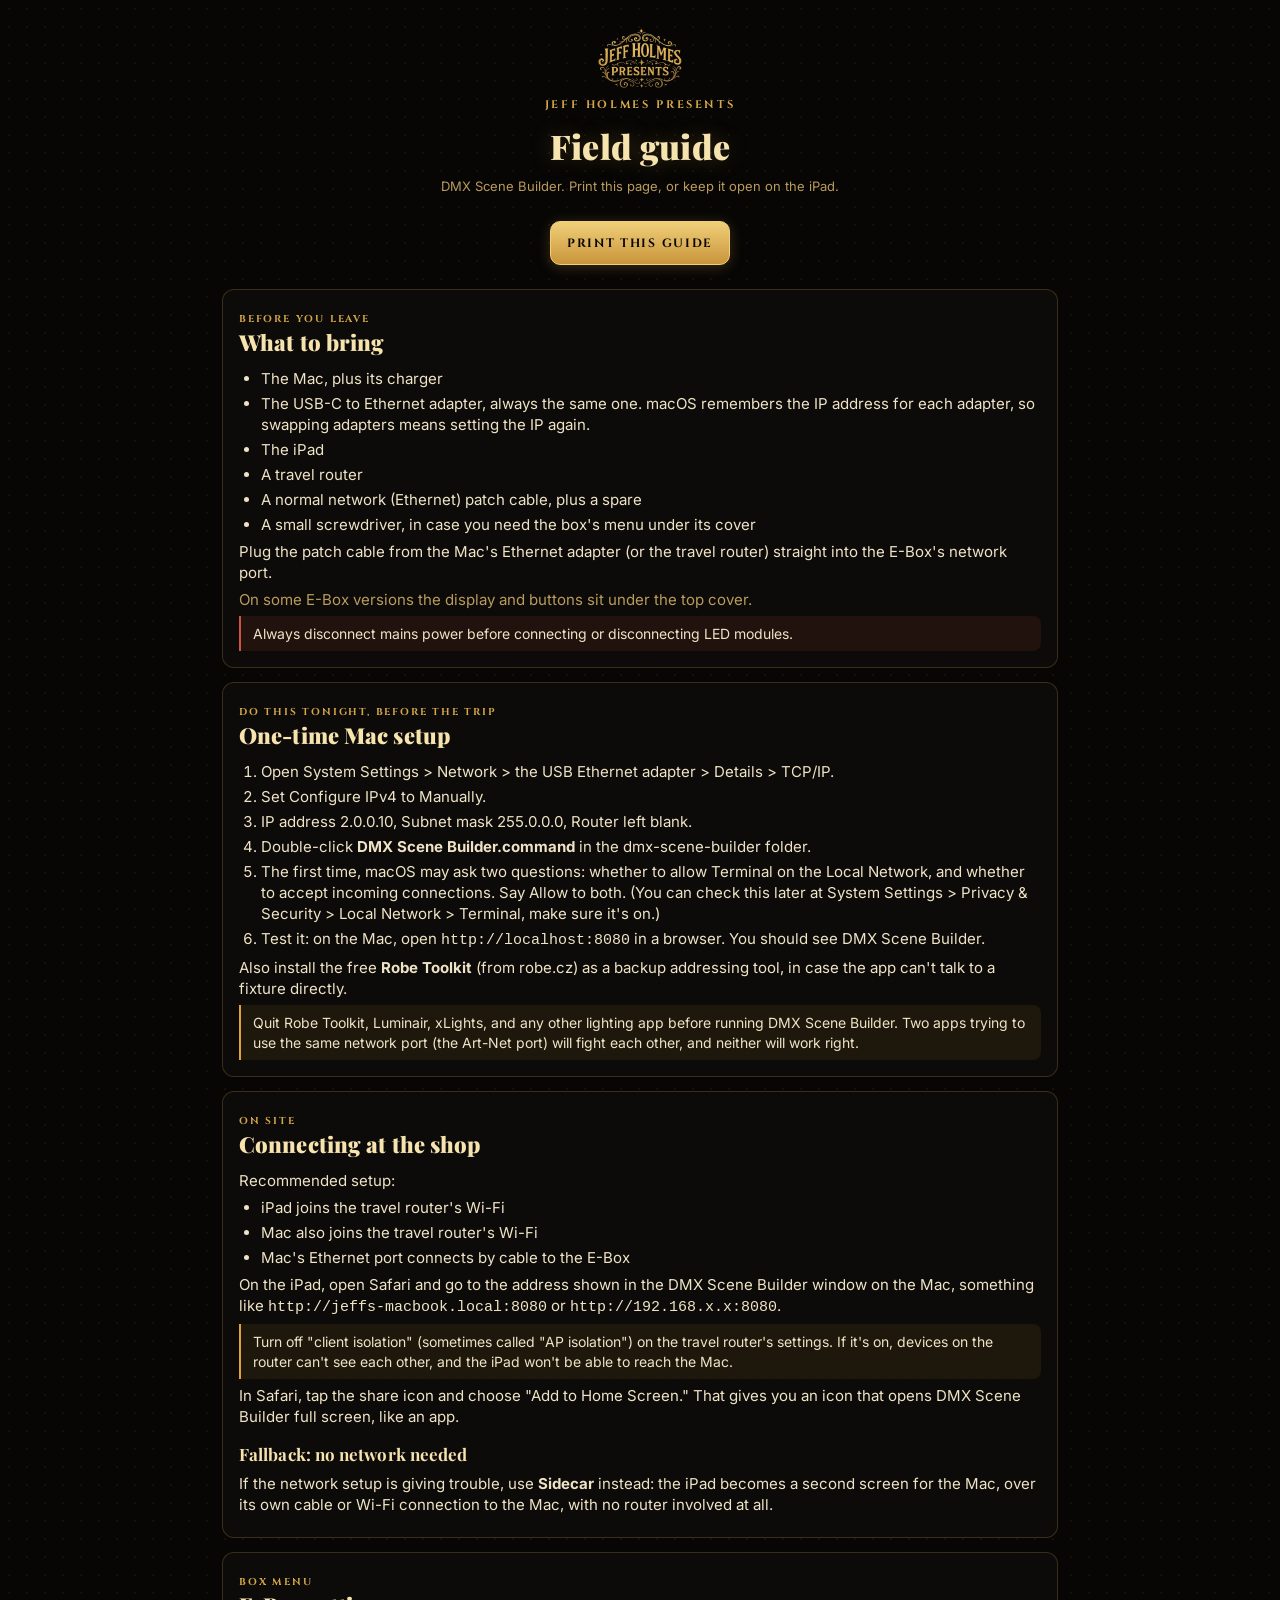
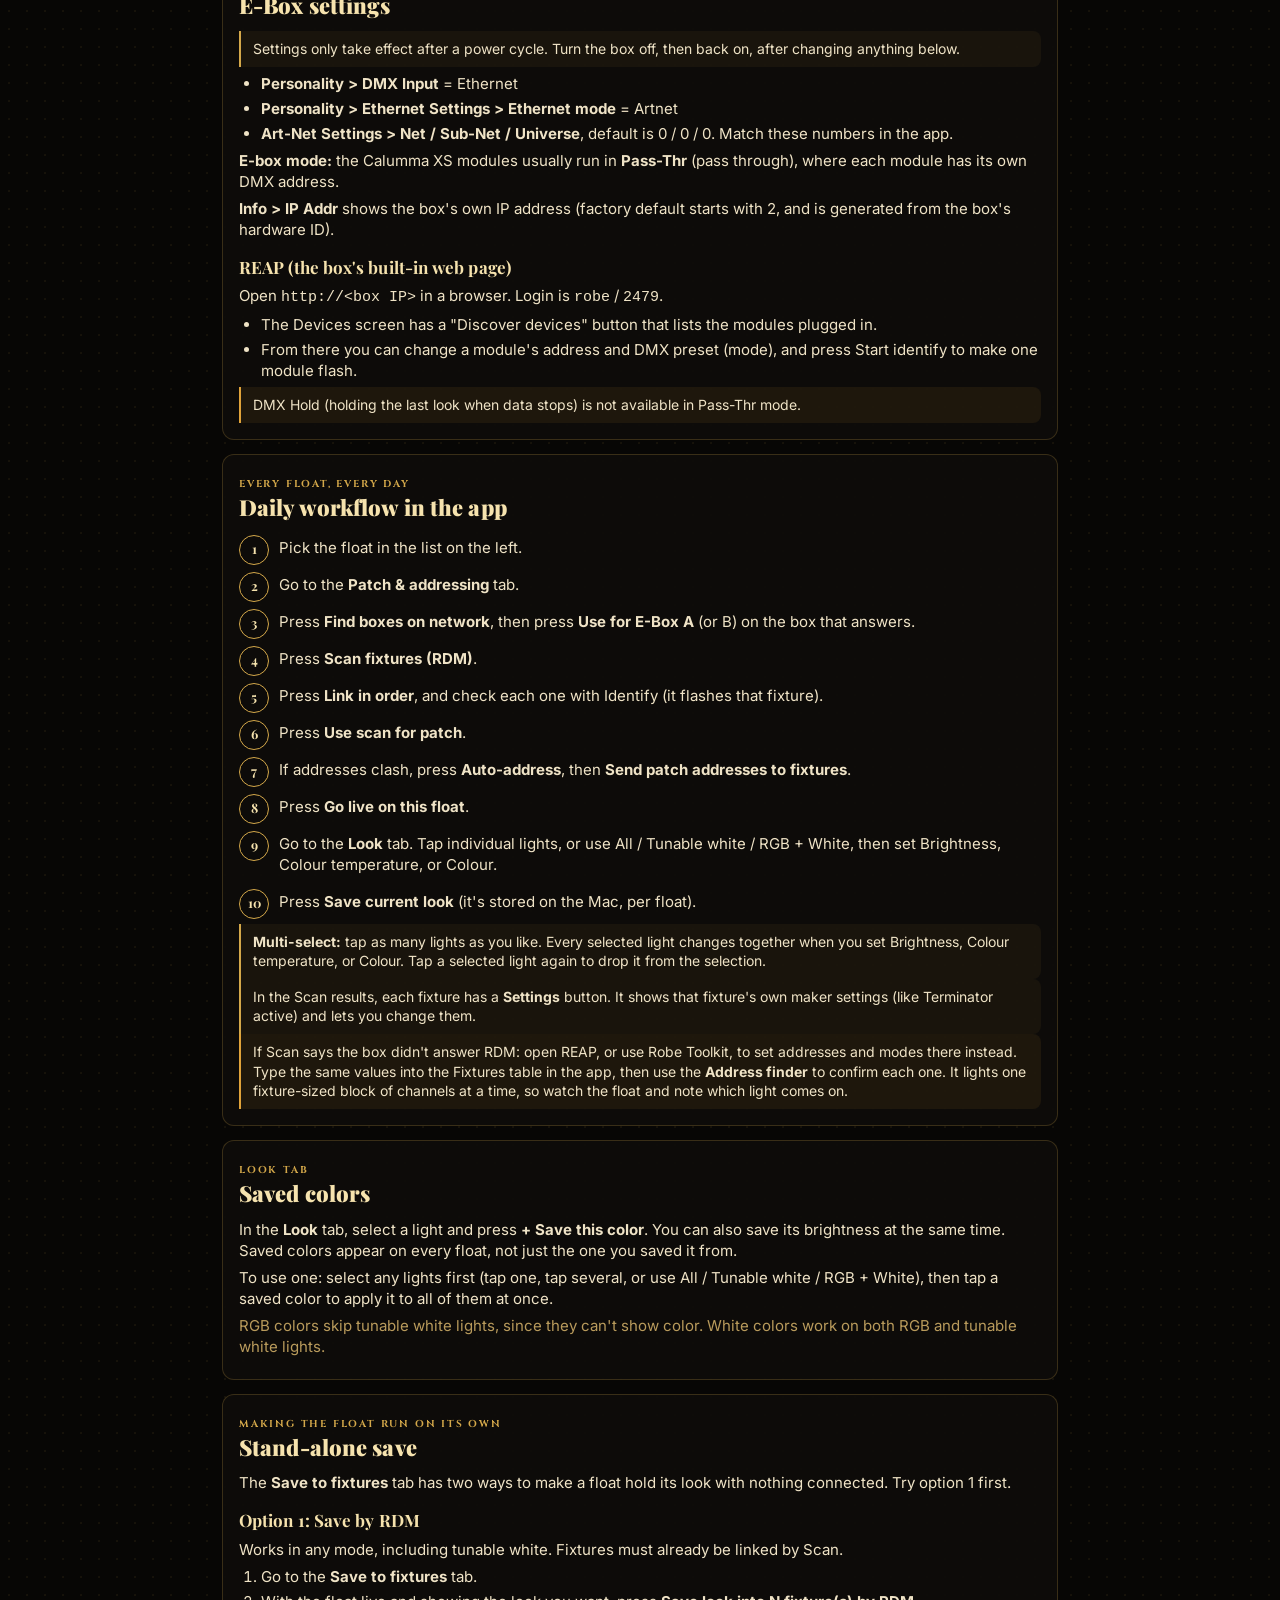
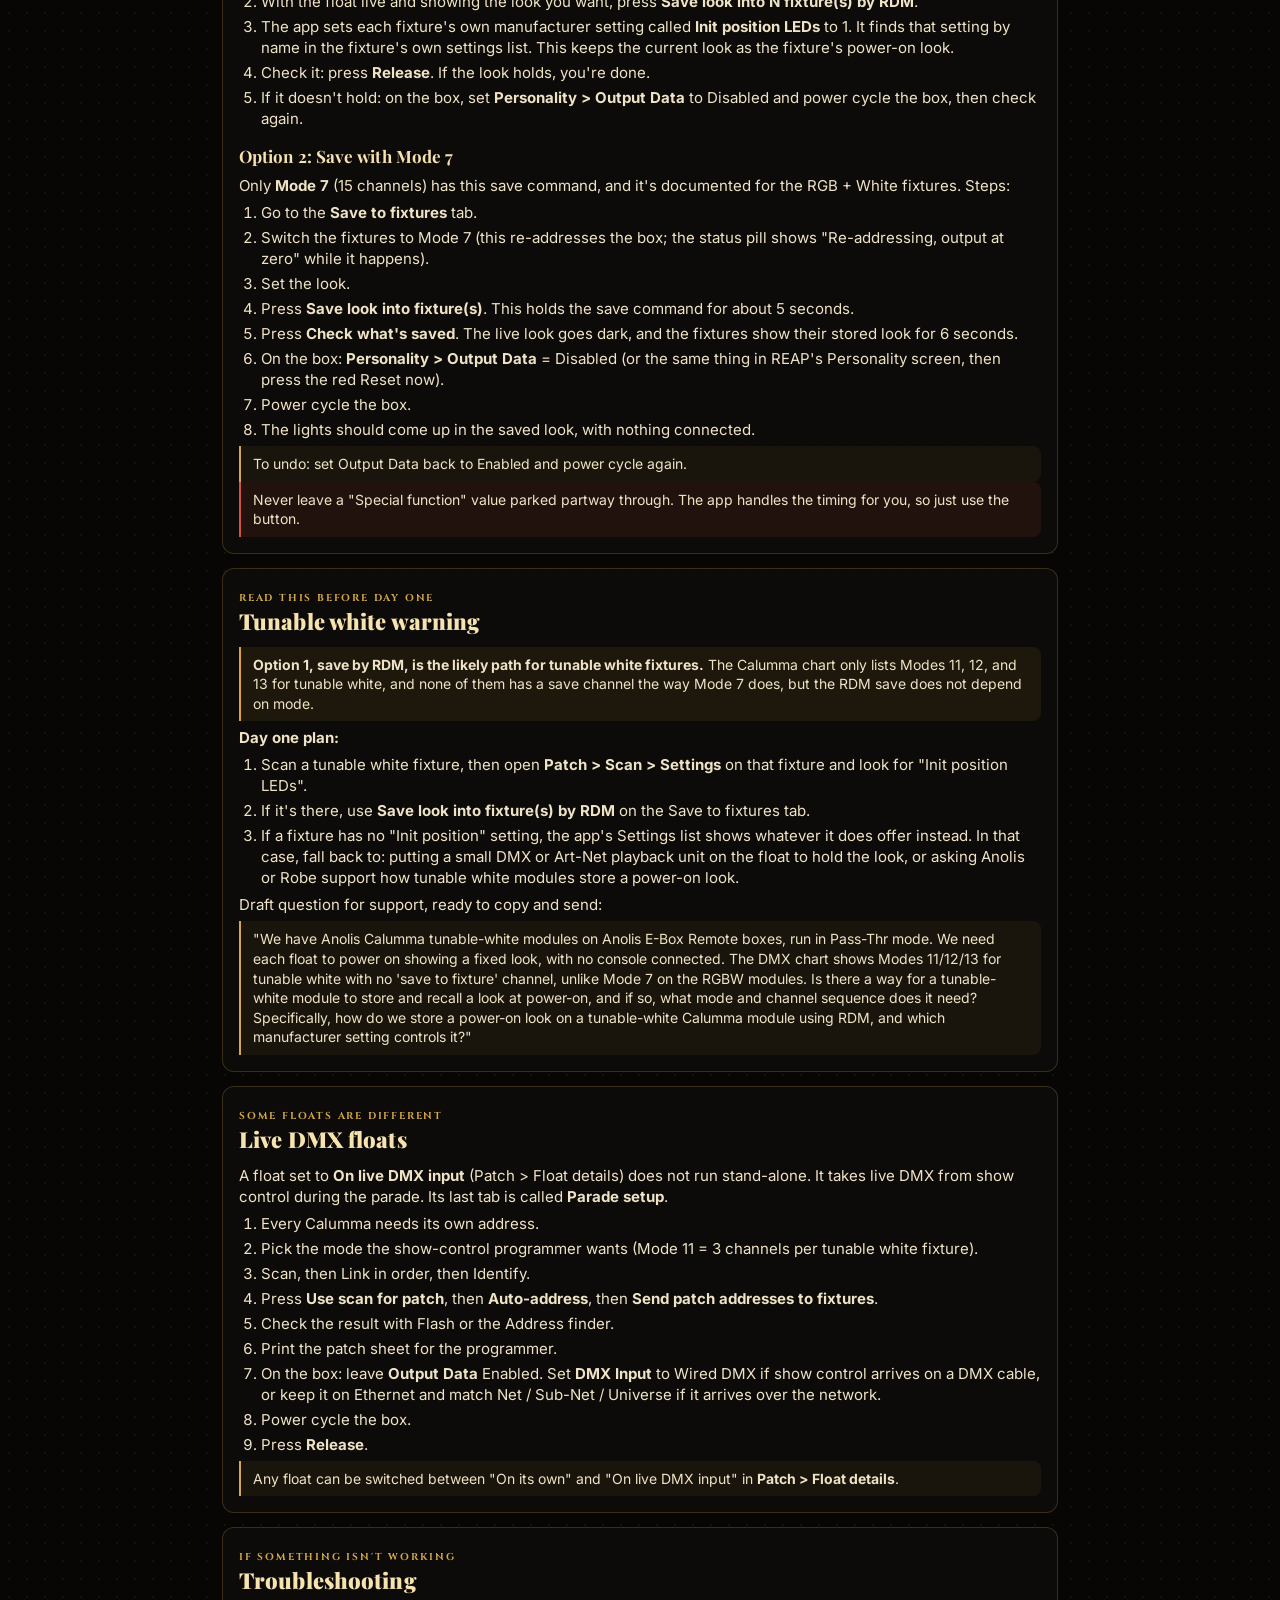
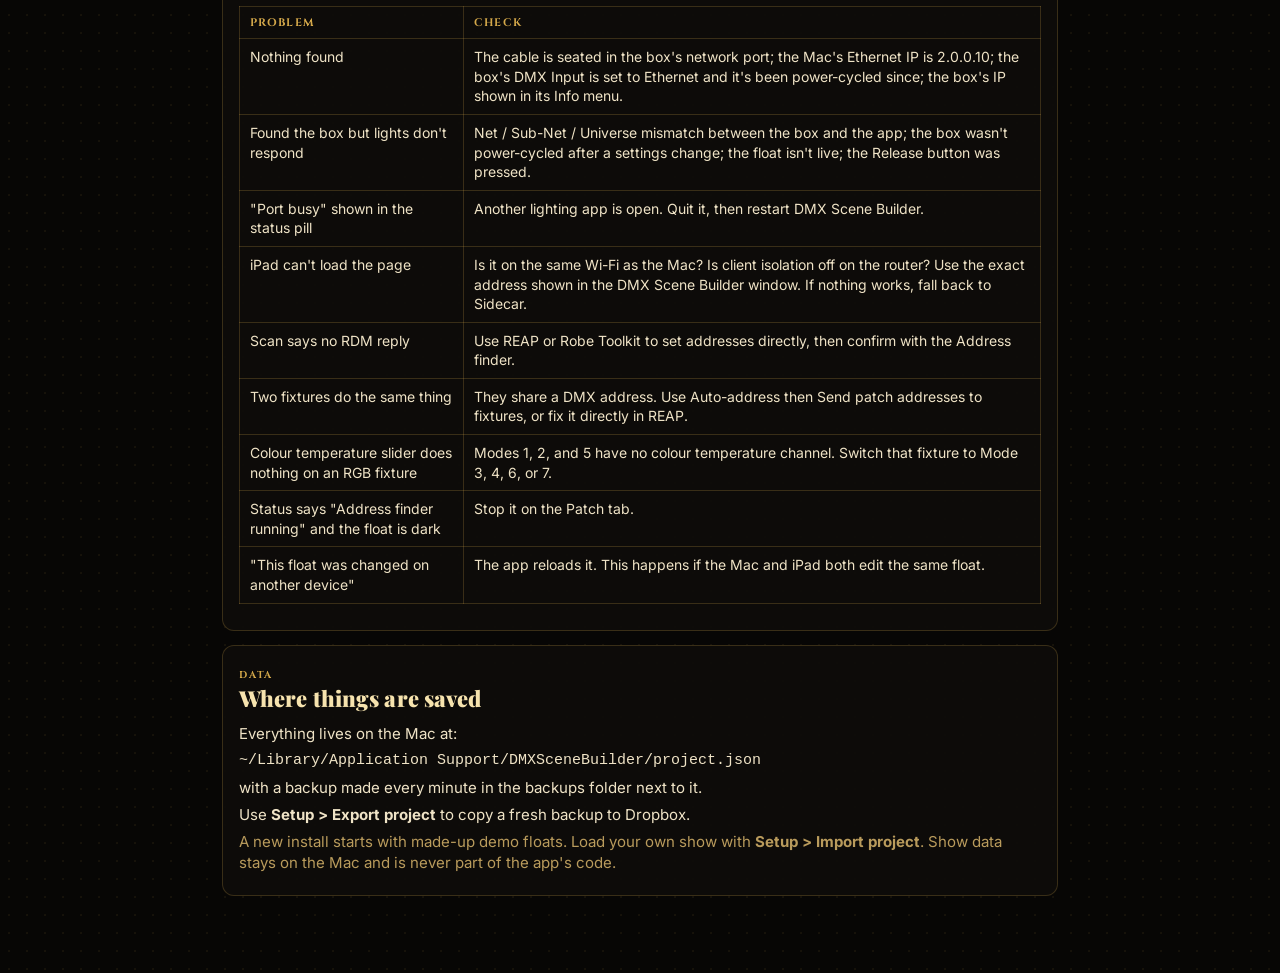
==== web/guide.html @ e480165e "DMX Scene Builder 1.0: set, save and address Anolis Calumma scenes per parade float from an iPad (Ar" ====
<!doctype html>
<html lang="en">
<head>
<meta charset="utf-8">
<meta name="viewport" content="width=device-width, initial-scale=1">
<title>Field guide, DMX Scene Builder</title>
<link rel="apple-touch-icon" href="img/icon-180.png">
<link rel="icon" href="img/icon-180.png">
<link rel="stylesheet" href="app.css">
<style>
  body { overflow-y: auto; height: auto; min-height: 100%; }
  .guide-wrap { max-width: 880px; margin: 0 auto; padding: 28px 22px 80px; }
  .guide-top { display: flex; flex-direction: column; align-items: center; gap: 10px; text-align: center; margin-bottom: 26px; }
  .guide-top img { height: 60px; width: auto; display: block; }
  .guide-top h1 { margin-top: 2px; }
  .guide-sub { color: var(--muted); font-size: 13px; margin-top: -4px; }
  .card h2 { margin-bottom: 10px; }
  .card h3 { margin: 16px 0 6px; }
  .card p { margin: 6px 0; }
  .card ul, .card ol.plain { margin: 6px 0; padding-left: 22px; }
  .card ul li, .card ol.plain li { margin: 4px 0; }
  .pins-table { width: 100%; border-collapse: collapse; margin: 10px 0; font-size: 14px; }
  .pins-table th, .pins-table td { border: 1px solid var(--line); padding: 6px 10px; text-align: left; }
  .pins-table th { color: var(--gold); font: 700 11px var(--caps); letter-spacing: .1em; text-transform: uppercase; }
  .tt-table { width: 100%; border-collapse: collapse; margin: 10px 0; font-size: 14px; }
  .tt-table th, .tt-table td { border: 1px solid var(--line); padding: 8px 10px; text-align: left; vertical-align: top; }
  .tt-table th { color: var(--gold); font: 700 11px var(--caps); letter-spacing: .1em; text-transform: uppercase; }
  .print-btn-row { display: flex; justify-content: center; margin: 4px 0 24px; }
  @media print {
    .print-btn-row { display: none !important; }
    body { background: #fff !important; color: #000 !important; background-image: none !important; }
    .card { background: #fff !important; border: 1px solid #999 !important; color: #000 !important; box-shadow: none !important; break-inside: avoid; }
    .card + .card { margin-top: 10px; }
    h1, h2, h3 { color: #000 !important; text-shadow: none !important; }
    .kicker { color: #333 !important; }
    a { color: #000 !important; text-decoration: underline; }
    .note { background: #f2f2f2 !important; border-left-color: #666 !important; color: #000 !important; }
    .note.warn { background: #f2f2f2 !important; border-left-color: #000 !important; }
    .note.bad { background: #f2f2f2 !important; border-left-color: #000 !important; }
    .note.ok { background: #f2f2f2 !important; border-left-color: #666 !important; }
    .pins-table th, .pins-table td, .tt-table th, .tt-table td { border-color: #999 !important; }
    .steps li::before { border-color: #000 !important; color: #000 !important; }
    .guide-wrap { max-width: 100%; padding: 0; }
  }
</style>
</head>
<body>
<div class="guide-wrap">
  <div class="guide-top">
    <img src="img/logo.png" alt="Jeff Holmes Presents">
    <span class="kicker">Jeff Holmes Presents</span>
    <h1>Field guide</h1>
    <span class="guide-sub">DMX Scene Builder. Print this page, or keep it open on the iPad.</span>
  </div>

  <div class="print-btn-row">
    <button class="btn gold" onclick="window.print()">Print this guide</button>
  </div>

  <!-- a. What to bring -->
  <div class="card">
    <span class="kicker small">Before you leave</span>
    <h2>What to bring</h2>
    <ul>
      <li>The Mac, plus its charger</li>
      <li>The USB-C to Ethernet adapter, always the same one. macOS remembers the IP address for each adapter, so swapping adapters means setting the IP again.</li>
      <li>The iPad</li>
      <li>A travel router</li>
      <li>A normal network (Ethernet) patch cable, plus a spare</li>
      <li>A small screwdriver, in case you need the box's menu under its cover</li>
    </ul>
    <p>Plug the patch cable from the Mac's Ethernet adapter (or the travel router) straight into the E-Box's network port.</p>
    <p class="muted">On some E-Box versions the display and buttons sit under the top cover.</p>
    <div class="note bad">Always disconnect mains power before connecting or disconnecting LED modules.</div>
  </div>

  <!-- b. One-time Mac setup -->
  <div class="card">
    <span class="kicker small">Do this tonight, before the trip</span>
    <h2>One-time Mac setup</h2>
    <ol class="plain">
      <li>Open System Settings &gt; Network &gt; the USB Ethernet adapter &gt; Details &gt; TCP/IP.</li>
      <li>Set Configure IPv4 to Manually.</li>
      <li>IP address 2.0.0.10, Subnet mask 255.0.0.0, Router left blank.</li>
      <li>Double-click <strong>DMX Scene Builder.command</strong> in the dmx-scene-builder folder.</li>
      <li>The first time, macOS may ask two questions: whether to allow Terminal on the Local Network, and whether to accept incoming connections. Say Allow to both. (You can check this later at System Settings &gt; Privacy &amp; Security &gt; Local Network &gt; Terminal, make sure it's on.)</li>
      <li>Test it: on the Mac, open <span class="mono">http://localhost:8080</span> in a browser. You should see DMX Scene Builder.</li>
    </ol>
    <p>Also install the free <strong>Robe Toolkit</strong> (from robe.cz) as a backup addressing tool, in case the app can't talk to a fixture directly.</p>
    <div class="note warn">Quit Robe Toolkit, Luminair, xLights, and any other lighting app before running DMX Scene Builder. Two apps trying to use the same network port (the Art-Net port) will fight each other, and neither will work right.</div>
  </div>

  <!-- c. Connecting at the shop -->
  <div class="card">
    <span class="kicker small">On site</span>
    <h2>Connecting at the shop</h2>
    <p>Recommended setup:</p>
    <ul>
      <li>iPad joins the travel router's Wi-Fi</li>
      <li>Mac also joins the travel router's Wi-Fi</li>
      <li>Mac's Ethernet port connects by cable to the E-Box</li>
    </ul>
    <p>On the iPad, open Safari and go to the address shown in the DMX Scene Builder window on the Mac, something like <span class="mono">http://jeffs-macbook.local:8080</span> or <span class="mono">http://192.168.x.x:8080</span>.</p>
    <div class="note warn">Turn off "client isolation" (sometimes called "AP isolation") on the travel router's settings. If it's on, devices on the router can't see each other, and the iPad won't be able to reach the Mac.</div>
    <p>In Safari, tap the share icon and choose "Add to Home Screen." That gives you an icon that opens DMX Scene Builder full screen, like an app.</p>
    <h3>Fallback: no network needed</h3>
    <p>If the network setup is giving trouble, use <strong>Sidecar</strong> instead: the iPad becomes a second screen for the Mac, over its own cable or Wi-Fi connection to the Mac, with no router involved at all.</p>
  </div>

  <!-- d. E-Box settings -->
  <div class="card">
    <span class="kicker small">Box menu</span>
    <h2>E-Box settings</h2>
    <div class="note">Settings only take effect after a power cycle. Turn the box off, then back on, after changing anything below.</div>
    <ul>
      <li><strong>Personality &gt; DMX Input</strong> = Ethernet</li>
      <li><strong>Personality &gt; Ethernet Settings &gt; Ethernet mode</strong> = Artnet</li>
      <li><strong>Art-Net Settings &gt; Net / Sub-Net / Universe</strong>, default is 0 / 0 / 0. Match these numbers in the app.</li>
    </ul>
    <p><strong>E-box mode:</strong> the Calumma XS modules usually run in <strong>Pass-Thr</strong> (pass through), where each module has its own DMX address.</p>
    <p><strong>Info &gt; IP Addr</strong> shows the box's own IP address (factory default starts with 2, and is generated from the box's hardware ID).</p>
    <h3>REAP (the box's built-in web page)</h3>
    <p>Open <span class="mono">http://&lt;box IP&gt;</span> in a browser. Login is <span class="mono">robe</span> / <span class="mono">2479</span>.</p>
    <ul>
      <li>The Devices screen has a "Discover devices" button that lists the modules plugged in.</li>
      <li>From there you can change a module's address and DMX preset (mode), and press Start identify to make one module flash.</li>
    </ul>
    <div class="note warn">DMX Hold (holding the last look when data stops) is not available in Pass-Thr mode.</div>
  </div>

  <!-- e. Daily workflow -->
  <div class="card">
    <span class="kicker small">Every float, every day</span>
    <h2>Daily workflow in the app</h2>
    <ol class="steps">
      <li>Pick the float in the list on the left.</li>
      <li>Go to the <strong>Patch &amp; addressing</strong> tab.</li>
      <li>Press <strong>Find boxes on network</strong>, then press <strong>Use for E-Box A</strong> (or B) on the box that answers.</li>
      <li>Press <strong>Scan fixtures (RDM)</strong>.</li>
      <li>Press <strong>Link in order</strong>, and check each one with Identify (it flashes that fixture).</li>
      <li>Press <strong>Use scan for patch</strong>.</li>
      <li>If addresses clash, press <strong>Auto-address</strong>, then <strong>Send patch addresses to fixtures</strong>.</li>
      <li>Press <strong>Go live on this float</strong>.</li>
      <li>Go to the <strong>Look</strong> tab. Tap individual lights, or use All / Tunable white / RGB + White, then set Brightness, Colour temperature, or Colour.</li>
      <li>Press <strong>Save current look</strong> (it's stored on the Mac, per float).</li>
    </ol>
    <div class="note">
      <strong>Multi-select:</strong> tap as many lights as you like. Every selected light changes together when you set Brightness, Colour temperature, or Colour. Tap a selected light again to drop it from the selection.
    </div>
    <div class="note">
      In the Scan results, each fixture has a <strong>Settings</strong> button. It shows that fixture's own maker settings (like Terminator active) and lets you change them.
    </div>
    <div class="note warn">
      If Scan says the box didn't answer RDM: open REAP, or use Robe Toolkit, to set addresses and modes there instead. Type the same values into the Fixtures table in the app, then use the <strong>Address finder</strong> to confirm each one. It lights one fixture-sized block of channels at a time, so watch the float and note which light comes on.
    </div>
  </div>

  <!-- e2. Saved colors -->
  <div class="card">
    <span class="kicker small">Look tab</span>
    <h2>Saved colors</h2>
    <p>In the <strong>Look</strong> tab, select a light and press <strong>+ Save this color</strong>. You can also save its brightness at the same time. Saved colors appear on every float, not just the one you saved it from.</p>
    <p>To use one: select any lights first (tap one, tap several, or use All / Tunable white / RGB + White), then tap a saved color to apply it to all of them at once.</p>
    <p class="muted">RGB colors skip tunable white lights, since they can't show color. White colors work on both RGB and tunable white lights.</p>
  </div>

  <!-- f. Stand-alone save -->
  <div class="card">
    <span class="kicker small">Making the float run on its own</span>
    <h2>Stand-alone save</h2>
    <p>The <strong>Save to fixtures</strong> tab has two ways to make a float hold its look with nothing connected. Try option 1 first.</p>

    <h3>Option 1: Save by RDM</h3>
    <p>Works in any mode, including tunable white. Fixtures must already be linked by Scan.</p>
    <ol class="plain">
      <li>Go to the <strong>Save to fixtures</strong> tab.</li>
      <li>With the float live and showing the look you want, press <strong>Save look into N fixture(s) by RDM</strong>.</li>
      <li>The app sets each fixture's own manufacturer setting called <strong>Init position LEDs</strong> to 1. It finds that setting by name in the fixture's own settings list. This keeps the current look as the fixture's power-on look.</li>
      <li>Check it: press <strong>Release</strong>. If the look holds, you're done.</li>
      <li>If it doesn't hold: on the box, set <strong>Personality &gt; Output Data</strong> to Disabled and power cycle the box, then check again.</li>
    </ol>

    <h3>Option 2: Save with Mode 7</h3>
    <p>Only <strong>Mode 7</strong> (15 channels) has this save command, and it's documented for the RGB + White fixtures. Steps:</p>
    <ol class="plain">
      <li>Go to the <strong>Save to fixtures</strong> tab.</li>
      <li>Switch the fixtures to Mode 7 (this re-addresses the box; the status pill shows "Re-addressing, output at zero" while it happens).</li>
      <li>Set the look.</li>
      <li>Press <strong>Save look into fixture(s)</strong>. This holds the save command for about 5 seconds.</li>
      <li>Press <strong>Check what's saved</strong>. The live look goes dark, and the fixtures show their stored look for 6 seconds.</li>
      <li>On the box: <strong>Personality &gt; Output Data</strong> = Disabled (or the same thing in REAP's Personality screen, then press the red Reset now).</li>
      <li>Power cycle the box.</li>
      <li>The lights should come up in the saved look, with nothing connected.</li>
    </ol>
    <div class="note">To undo: set Output Data back to Enabled and power cycle again.</div>
    <div class="note bad">Never leave a "Special function" value parked partway through. The app handles the timing for you, so just use the button.</div>
  </div>

  <!-- g. Tunable white warning -->
  <div class="card">
    <span class="kicker small">Read this before day one</span>
    <h2>Tunable white warning</h2>
    <div class="note warn">
      <strong>Option 1, save by RDM, is the likely path for tunable white fixtures.</strong> The Calumma chart only lists Modes 11, 12, and 13 for tunable white, and none of them has a save channel the way Mode 7 does, but the RDM save does not depend on mode.
    </div>
    <p><strong>Day one plan:</strong></p>
    <ol class="plain">
      <li>Scan a tunable white fixture, then open <strong>Patch &gt; Scan &gt; Settings</strong> on that fixture and look for "Init position LEDs".</li>
      <li>If it's there, use <strong>Save look into fixture(s) by RDM</strong> on the Save to fixtures tab.</li>
      <li>If a fixture has no "Init position" setting, the app's Settings list shows whatever it does offer instead. In that case, fall back to: putting a small DMX or Art-Net playback unit on the float to hold the look, or asking Anolis or Robe support how tunable white modules store a power-on look.</li>
    </ol>
    <p>Draft question for support, ready to copy and send:</p>
    <div class="note">
      "We have Anolis Calumma tunable-white modules on Anolis E-Box Remote boxes, run in Pass-Thr mode. We need each float to power on showing a fixed look, with no console connected. The DMX chart shows Modes 11/12/13 for tunable white with no 'save to fixture' channel, unlike Mode 7 on the RGBW modules. Is there a way for a tunable-white module to store and recall a look at power-on, and if so, what mode and channel sequence does it need? Specifically, how do we store a power-on look on a tunable-white Calumma module using RDM, and which manufacturer setting controls it?"
    </div>
  </div>

  <!-- g2. Live DMX floats -->
  <div class="card">
    <span class="kicker small">Some floats are different</span>
    <h2>Live DMX floats</h2>
    <p>A float set to <strong>On live DMX input</strong> (Patch &gt; Float details) does not run stand-alone. It takes live DMX from show control during the parade. Its last tab is called <strong>Parade setup</strong>.</p>
    <ol class="plain">
      <li>Every Calumma needs its own address.</li>
      <li>Pick the mode the show-control programmer wants (Mode 11 = 3 channels per tunable white fixture).</li>
      <li>Scan, then Link in order, then Identify.</li>
      <li>Press <strong>Use scan for patch</strong>, then <strong>Auto-address</strong>, then <strong>Send patch addresses to fixtures</strong>.</li>
      <li>Check the result with Flash or the Address finder.</li>
      <li>Print the patch sheet for the programmer.</li>
      <li>On the box: leave <strong>Output Data</strong> Enabled. Set <strong>DMX Input</strong> to Wired DMX if show control arrives on a DMX cable, or keep it on Ethernet and match Net / Sub-Net / Universe if it arrives over the network.</li>
      <li>Power cycle the box.</li>
      <li>Press <strong>Release</strong>.</li>
    </ol>
    <div class="note">Any float can be switched between "On its own" and "On live DMX input" in <strong>Patch &gt; Float details</strong>.</div>
  </div>

  <!-- h. Troubleshooting -->
  <div class="card">
    <span class="kicker small">If something isn't working</span>
    <h2>Troubleshooting</h2>
    <table class="tt-table">
      <tr><th>Problem</th><th>Check</th></tr>
      <tr><td>Nothing found</td><td>The cable is seated in the box's network port; the Mac's Ethernet IP is 2.0.0.10; the box's DMX Input is set to Ethernet and it's been power-cycled since; the box's IP shown in its Info menu.</td></tr>
      <tr><td>Found the box but lights don't respond</td><td>Net / Sub-Net / Universe mismatch between the box and the app; the box wasn't power-cycled after a settings change; the float isn't live; the Release button was pressed.</td></tr>
      <tr><td>"Port busy" shown in the status pill</td><td>Another lighting app is open. Quit it, then restart DMX Scene Builder.</td></tr>
      <tr><td>iPad can't load the page</td><td>Is it on the same Wi-Fi as the Mac? Is client isolation off on the router? Use the exact address shown in the DMX Scene Builder window. If nothing works, fall back to Sidecar.</td></tr>
      <tr><td>Scan says no RDM reply</td><td>Use REAP or Robe Toolkit to set addresses directly, then confirm with the Address finder.</td></tr>
      <tr><td>Two fixtures do the same thing</td><td>They share a DMX address. Use Auto-address then Send patch addresses to fixtures, or fix it directly in REAP.</td></tr>
      <tr><td>Colour temperature slider does nothing on an RGB fixture</td><td>Modes 1, 2, and 5 have no colour temperature channel. Switch that fixture to Mode 3, 4, 6, or 7.</td></tr>
      <tr><td>Status says "Address finder running" and the float is dark</td><td>Stop it on the Patch tab.</td></tr>
      <tr><td>"This float was changed on another device"</td><td>The app reloads it. This happens if the Mac and iPad both edit the same float.</td></tr>
    </table>
  </div>

  <!-- i. Where things are saved -->
  <div class="card">
    <span class="kicker small">Data</span>
    <h2>Where things are saved</h2>
    <p>Everything lives on the Mac at:</p>
    <p class="mono">~/Library/Application Support/DMXSceneBuilder/project.json</p>
    <p>with a backup made every minute in the backups folder next to it.</p>
    <p>Use <strong>Setup &gt; Export project</strong> to copy a fresh backup to Dropbox.</p>
    <p class="muted">A new install starts with made-up demo floats. Load your own show with <strong>Setup &gt; Import project</strong>. Show data stays on the Mac and is never part of the app's code.</p>
  </div>
</div>
</body>
</html>
---- web/app.css ----
/* DMX Scene Builder: Jeff Holmes Presents "Victorian showbill" house look (see Claude-Brain/_meta/BRAND.md) */
@font-face { font-family: "Playfair Display"; font-weight: 900; font-display: swap; src: url(fonts/playfair-display-latin-900-normal.woff2) format("woff2"); }
@font-face { font-family: "Playfair Display"; font-weight: 700; font-display: swap; src: url(fonts/playfair-display-latin-700-normal.woff2) format("woff2"); }
@font-face { font-family: "Cinzel"; font-weight: 700; font-display: swap; src: url(fonts/cinzel-latin-700-normal.woff2) format("woff2"); }
@font-face { font-family: "Inter"; font-weight: 400; font-display: swap; src: url(fonts/inter-latin-400-normal.woff2) format("woff2"); }
@font-face { font-family: "Inter"; font-weight: 600; font-display: swap; src: url(fonts/inter-latin-600-normal.woff2) format("woff2"); }
@font-face { font-family: "Inter"; font-weight: 700; font-display: swap; src: url(fonts/inter-latin-700-normal.woff2) format("woff2"); }

:root {
  --bg: #070605;
  --panel: #0f0d0a;
  --panel-2: #16130e;
  --line: rgba(212, 168, 74, .22);
  --line-strong: rgba(212, 168, 74, .55);
  --gold: #D4A84A;
  --gold-hi: #D9B25C;
  --champagne: #F6E3AE;
  --cream: #EFE3C6;
  --muted: #B99B5C;
  --bronze: #2C2418;
  --btn-a: #F0CF7A;
  --btn-b: #C9953A;
  /* meaning colours: status only */
  --ok: #5FAE6E;
  --warn: #E0A33A;
  --bad: #D0533F;
  --radius: 12px;
  --serif: "Playfair Display", Georgia, serif;
  --caps: "Cinzel", "Trajan Pro", Georgia, serif;
  --sans: "Inter", -apple-system, system-ui, sans-serif;
  color-scheme: dark;
}

* { box-sizing: border-box; -webkit-tap-highlight-color: transparent; }
html, body { margin: 0; height: 100%; }
body {
  background: var(--bg);
  background-image: radial-gradient(rgba(212,168,74,.07) 1px, transparent 1.2px);
  background-size: 18px 18px;
  color: var(--cream);
  font: 15px/1.4 var(--sans);
  -webkit-font-smoothing: antialiased;
  overscroll-behavior: none;
}
button, input, select, textarea { font: inherit; color: inherit; }
a { color: var(--gold-hi); }
.hidden { display: none !important; }

/* ---------- type helpers */
.kicker { font: 700 11px/1.2 var(--caps); letter-spacing: .24em; text-transform: uppercase; color: var(--gold); }
.kicker.small { font-size: 10px; letter-spacing: .18em; }
.muted { color: var(--muted); }
h1, h2, h3 { font-family: var(--serif); font-weight: 900; color: var(--champagne); margin: 0; letter-spacing: .005em; }
h1 { font-size: 34px; text-shadow: 0 0 22px rgba(212,168,74,.28); }
h2 { font-size: 22px; }
h3 { font-size: 17px; font-weight: 700; }

/* ---------- app shell */
.app { display: grid; grid-template-rows: auto 1fr; height: 100vh; height: 100dvh; }
.topbar {
  display: flex; align-items: center; gap: 14px; padding: 10px 18px;
  padding-top: max(10px, env(safe-area-inset-top));
  border-bottom: 1px solid var(--line); background: rgba(7,6,5,.92); backdrop-filter: blur(6px);
  position: relative; z-index: 5;
}
.topbar .logo { height: 42px; width: auto; display: block; }
.topbar .brand { display: flex; flex-direction: column; gap: 2px; min-width: 0; }
.topbar .brand .title { font: 900 21px/1 var(--serif); color: var(--champagne); white-space: nowrap; }
.topbar .spacer { flex: 1; }
.status-pill {
  display: inline-flex; align-items: center; gap: 8px; padding: 7px 12px; border-radius: 999px;
  border: 1px solid var(--line-strong); background: var(--bronze); color: var(--champagne);
  font: 700 11px var(--caps); letter-spacing: .16em; text-transform: uppercase; white-space: nowrap;
}
.status-pill .dot { width: 9px; height: 9px; border-radius: 50%; background: #6b5a3a; }
.status-pill.live { border-color: rgba(95,174,110,.7); }
.status-pill.live .dot { background: var(--ok); box-shadow: 0 0 10px var(--ok); }
.status-pill.warn { border-color: rgba(224,163,58,.7); }
.status-pill.warn .dot { background: var(--warn); }
.status-pill.sim { border-color: var(--line-strong); }
.status-pill.sim .dot { background: var(--gold); }

.body { display: grid; grid-template-columns: 290px 1fr; min-height: 0; }
.rail { border-right: 1px solid var(--line); overflow: auto; padding: 14px 10px 30px; -webkit-overflow-scrolling: touch; }
.main { overflow: auto; min-height: 0; -webkit-overflow-scrolling: touch; }
.main-inner { padding: 18px 22px 120px; max-width: 1400px; }

/* ---------- buttons */
.btn {
  display: inline-flex; align-items: center; justify-content: center; gap: 8px;
  min-height: 44px; padding: 0 16px; border-radius: 10px; cursor: pointer; user-select: none;
  border: 1px solid var(--line-strong); background: var(--panel-2); color: var(--champagne);
  font: 700 12px var(--caps); letter-spacing: .14em; text-transform: uppercase; white-space: nowrap;
  transition: transform .06s ease, background .15s ease, border-color .15s ease;
}
.btn:active { transform: scale(.97); }
.btn:hover { border-color: var(--gold); }
.btn.gold { background: linear-gradient(180deg, var(--btn-a), var(--btn-b)); color: #070605; border-color: #F0CF7A; box-shadow: 0 2px 14px rgba(212,168,74,.25); }
.btn.ghost { background: transparent; }
.btn.off { background: var(--bronze); }
.btn.danger { border-color: rgba(208,83,63,.8); color: #ffd9d2; background: rgba(208,83,63,.14); }
.btn.go { border-color: rgba(95,174,110,.8); color: #dcf3df; background: rgba(95,174,110,.14); }
.btn.small { min-height: 36px; padding: 0 12px; font-size: 11px; }
.btn.tiny { min-height: 30px; padding: 0 10px; font-size: 10px; border-radius: 8px; }
.btn[disabled] { opacity: .4; pointer-events: none; }
.btn-row { display: flex; flex-wrap: wrap; gap: 8px; align-items: center; }

/* ---------- float rail */
.float-item {
  display: block; width: 100%; text-align: left; padding: 11px 12px; margin-bottom: 6px; border-radius: 10px;
  border: 1px solid transparent; background: transparent; cursor: pointer;
}
.float-item:hover { border-color: var(--line); }
.float-item.active { border-color: var(--line-strong); background: linear-gradient(90deg, rgba(212,168,74,.14), rgba(212,168,74,.02)); }
.float-item .code { font: 700 10px var(--caps); letter-spacing: .2em; color: var(--gold); }
.float-item .name { font: 700 17px/1.2 var(--serif); color: var(--champagne); margin: 2px 0 3px; }
.float-item .meta { font-size: 12px; color: var(--muted); display: flex; gap: 8px; align-items: center; flex-wrap: wrap; }
.float-item .live-tag { color: var(--ok); font: 700 10px var(--caps); letter-spacing: .16em; }
.badge { display: inline-block; min-width: 20px; padding: 1px 7px; border-radius: 999px; font: 700 11px var(--sans); text-align: center; }
.badge.warn { background: rgba(224,163,58,.2); color: #ffd79a; }
.badge.bad { background: rgba(208,83,63,.22); color: #ffc2b6; }

/* ---------- float header & tabs */
.float-head { display: flex; align-items: flex-end; gap: 16px; flex-wrap: wrap; margin-bottom: 14px; }
.float-head .grow { flex: 1; min-width: 240px; }
.tabs { display: flex; gap: 4px; border-bottom: 1px solid var(--line); margin: 6px 0 18px; overflow-x: auto; }
.tab {
  padding: 12px 16px 11px; border: 0; background: none; cursor: pointer; white-space: nowrap;
  font: 700 12px var(--caps); letter-spacing: .18em; text-transform: uppercase; color: var(--muted);
  border-bottom: 2px solid transparent; margin-bottom: -1px;
}
.tab.active { color: var(--champagne); border-bottom-color: var(--gold); }

/* ---------- cards */
.card { background: rgba(15,13,10,.92); border: 1px solid var(--line); border-radius: var(--radius); padding: 16px; }
.card + .card { margin-top: 14px; }
.card-head { display: flex; align-items: center; gap: 10px; margin-bottom: 12px; flex-wrap: wrap; }
.card-head .grow { flex: 1; }
.rule { height: 1px; background: linear-gradient(90deg, transparent, var(--line-strong), transparent); margin: 16px 0; border: 0; }
.note { border-left: 2px solid var(--gold); padding: 8px 12px; background: rgba(212,168,74,.06); border-radius: 0 8px 8px 0; font-size: 14px; }
.note.warn { border-color: var(--warn); background: rgba(224,163,58,.08); }
.note.bad { border-color: var(--bad); background: rgba(208,83,63,.1); }
.note.ok { border-color: var(--ok); background: rgba(95,174,110,.08); }

/* ---------- LOOK tab */
.look-layout { display: grid; grid-template-columns: 1fr 380px; gap: 18px; align-items: start; }
.select-bar { display: flex; flex-wrap: wrap; gap: 6px; margin-bottom: 12px; align-items: center; }
.chip {
  min-height: 34px; padding: 0 12px; border-radius: 999px; border: 1px solid var(--line); background: transparent; cursor: pointer;
  font: 700 10px var(--caps); letter-spacing: .14em; text-transform: uppercase; color: var(--cream);
}
.chip.on { border-color: var(--gold); color: var(--champagne); background: rgba(212,168,74,.12); }
.fx-grid { display: grid; grid-template-columns: repeat(auto-fill, minmax(132px, 1fr)); gap: 10px; }
.fx {
  position: relative; border: 1px solid var(--line); border-radius: 12px; padding: 10px; cursor: pointer; background: var(--panel);
  min-height: 112px; display: flex; flex-direction: column; gap: 6px; user-select: none; transition: border-color .12s ease, box-shadow .12s ease;
}
.fx.sel { border-color: var(--gold); box-shadow: 0 0 0 2px rgba(212,168,74,.35) inset, 0 0 18px rgba(212,168,74,.15); }
.fx .swatch { height: 38px; border-radius: 8px; border: 1px solid rgba(255,255,255,.08); background: #000; }
.fx .lbl { font: 700 14px/1.1 var(--sans); color: var(--champagne); overflow: hidden; text-overflow: ellipsis; white-space: nowrap; }
.fx .sub { font-size: 11px; color: var(--muted); display: flex; justify-content: space-between; gap: 6px; }
.fx .type { font: 700 9px var(--caps); letter-spacing: .14em; color: var(--gold); }
.fx .warn-dot { position: absolute; top: 8px; right: 8px; width: 9px; height: 9px; border-radius: 50%; background: var(--warn); }
.fx .check { position: absolute; top: 6px; left: 6px; width: 20px; height: 20px; border-radius: 50%; background: var(--gold); color: #070605; font: 700 13px/20px var(--sans); text-align: center; }

.panel { position: sticky; top: 0; }
.panel .sel-summary { font: 700 18px var(--serif); color: var(--champagne); margin-bottom: 2px; }
.ctl { margin: 16px 0 6px; }
.ctl-label { display: flex; justify-content: space-between; align-items: baseline; margin-bottom: 8px; }
.ctl-label .val { font: 700 20px var(--sans); color: var(--champagne); font-variant-numeric: tabular-nums; }
.seg { display: grid; grid-auto-flow: column; grid-auto-columns: 1fr; border: 1px solid var(--line-strong); border-radius: 10px; overflow: hidden; }
.seg button { min-height: 42px; border: 0; background: transparent; cursor: pointer; font: 700 11px var(--caps); letter-spacing: .16em; color: var(--muted); }
.seg button.on { background: linear-gradient(180deg, var(--btn-a), var(--btn-b)); color: #070605; }

/* big touch sliders */
.slider { position: relative; height: 54px; border-radius: 12px; border: 1px solid var(--line-strong); overflow: hidden; touch-action: none; cursor: pointer; background: #0b0a08; }
.slider .fill { position: absolute; inset: 0 auto 0 0; background: linear-gradient(90deg, rgba(212,168,74,.25), rgba(240,207,122,.75)); pointer-events: none; }
.slider .track { position: absolute; inset: 0; pointer-events: none; }
.slider .thumb { position: absolute; top: 4px; bottom: 4px; width: 8px; margin-left: -4px; border-radius: 4px; background: #fff; box-shadow: 0 0 0 2px rgba(7,6,5,.8), 0 0 10px rgba(255,255,255,.5); pointer-events: none; }
.slider.mixed .thumb { background: repeating-linear-gradient(0deg, #fff 0 4px, transparent 4px 8px); }
.presets { display: flex; flex-wrap: wrap; gap: 6px; margin-top: 8px; }
.presets button { min-height: 36px; padding: 0 10px; border-radius: 8px; border: 1px solid var(--line); background: var(--panel-2); cursor: pointer; font: 600 12px var(--sans); color: var(--cream); }
.swatches { display: grid; grid-template-columns: repeat(6, 1fr); gap: 8px; margin-top: 8px; }
.swatches button { height: 40px; border-radius: 9px; border: 1px solid rgba(255,255,255,.14); cursor: pointer; }

.looks-bar { display: flex; flex-wrap: wrap; gap: 8px; align-items: center; }
.look-chip { display: inline-flex; align-items: stretch; border: 1px solid var(--line-strong); border-radius: 10px; overflow: hidden; }
.look-chip button { border: 0; background: var(--panel-2); cursor: pointer; padding: 0 12px; min-height: 40px; color: var(--champagne); font: 600 14px var(--sans); }
.look-chip button.more { border-left: 1px solid var(--line); color: var(--muted); padding: 0 10px; font-size: 18px; }

/* ---------- tables / forms */
.tbl { width: 100%; border-collapse: collapse; font-size: 14px; }
.tbl th { font: 700 10px var(--caps); letter-spacing: .16em; color: var(--gold); text-transform: uppercase; text-align: left; padding: 8px 6px; border-bottom: 1px solid var(--line-strong); white-space: nowrap; }
.tbl td { padding: 6px; border-bottom: 1px solid var(--line); vertical-align: middle; }
.tbl tr.err td { background: rgba(208,83,63,.07); }
.tbl-wrap { overflow-x: auto; }
input.f, select.f, textarea.f {
  width: 100%; min-height: 40px; padding: 8px 10px; border-radius: 8px; border: 1px solid var(--line); background: #0b0a08; color: var(--cream);
}
input.f:focus, select.f:focus, textarea.f:focus { outline: none; border-color: var(--gold); }
input.f.num { width: 76px; text-align: center; font-variant-numeric: tabular-nums; }
input.f.ip { width: 150px; font-variant-numeric: tabular-nums; }
.field { display: flex; flex-direction: column; gap: 5px; }
.field label { font: 700 10px var(--caps); letter-spacing: .16em; color: var(--gold); text-transform: uppercase; }
.form-row { display: flex; flex-wrap: wrap; gap: 12px; align-items: flex-end; }
.uid { font: 12px ui-monospace, Menlo, monospace; color: var(--muted); }
.mono { font-family: ui-monospace, Menlo, monospace; }

.grid-2 { display: grid; grid-template-columns: 1fr 1fr; gap: 14px; }
.steps { counter-reset: s; list-style: none; padding: 0; margin: 0; }
.steps li { counter-increment: s; position: relative; padding: 4px 0 12px 40px; }
.steps li::before { content: counter(s); position: absolute; left: 0; top: 2px; width: 28px; height: 28px; border-radius: 50%; border: 1px solid var(--gold); color: var(--champagne); font: 700 13px/26px var(--serif); text-align: center; }
.progress { height: 10px; border-radius: 6px; background: var(--bronze); overflow: hidden; }
.progress > div { height: 100%; background: linear-gradient(90deg, var(--btn-b), var(--btn-a)); transition: width .2s linear; }

/* virtual box */
.sim-row { display: flex; flex-wrap: wrap; gap: 10px; }
.sim-mod { width: 118px; border: 1px solid var(--line); border-radius: 10px; padding: 8px; background: var(--panel); }
.sim-mod .bulb { height: 44px; border-radius: 50% / 60%; margin-bottom: 6px; box-shadow: 0 0 22px currentColor; }

/* modal & toast */
.scrim { position: fixed; inset: 0; background: rgba(0,0,0,.66); z-index: 50; display: flex; align-items: center; justify-content: center; padding: 16px; }
.modal { width: min(720px, 100%); max-height: 90vh; overflow: auto; background: #0e0c09; border: 1px solid var(--line-strong); border-radius: 16px; padding: 22px; box-shadow: 0 20px 80px rgba(0,0,0,.6); }
.modal h2 { margin-bottom: 10px; }
.toast { position: fixed; left: 50%; bottom: max(22px, env(safe-area-inset-bottom)); transform: translateX(-50%); z-index: 60; background: #16130e; border: 1px solid var(--line-strong); color: var(--champagne); padding: 12px 18px; border-radius: 12px; box-shadow: 0 10px 40px rgba(0,0,0,.5); max-width: 90vw; font-weight: 600; }
.toast.bad { border-color: var(--bad); }
.toast.ok { border-color: var(--ok); }

.empty { text-align: center; padding: 60px 20px; }
.empty img { width: 280px; max-width: 70%; opacity: .95; }

/* ---------- responsive: iPad portrait & phones */
.rail-toggle { display: none; }
@media (max-width: 1100px) {
  .look-layout { grid-template-columns: 1fr; }
  .panel { position: static; }
}
@media (max-width: 900px) {
  .body { grid-template-columns: 1fr; }
  .rail { position: fixed; top: 0; bottom: 0; left: 0; width: 300px; z-index: 40; background: #0a0907; transform: translateX(-102%); transition: transform .2s ease; padding-top: max(14px, env(safe-area-inset-top)); }
  .rail.open { transform: none; box-shadow: 0 0 60px rgba(0,0,0,.8); }
  .rail-toggle { display: inline-flex; }
  .topbar .logo { height: 34px; }
  .topbar .brand .title { font-size: 18px; }
  .grid-2 { grid-template-columns: 1fr; }
  .main-inner { padding: 14px 14px 120px; }
  h1 { font-size: 28px; }
}
@media (max-width: 560px) {
  .topbar .brand { display: none; }
  .fx-grid { grid-template-columns: repeat(auto-fill, minmax(104px, 1fr)); }
}
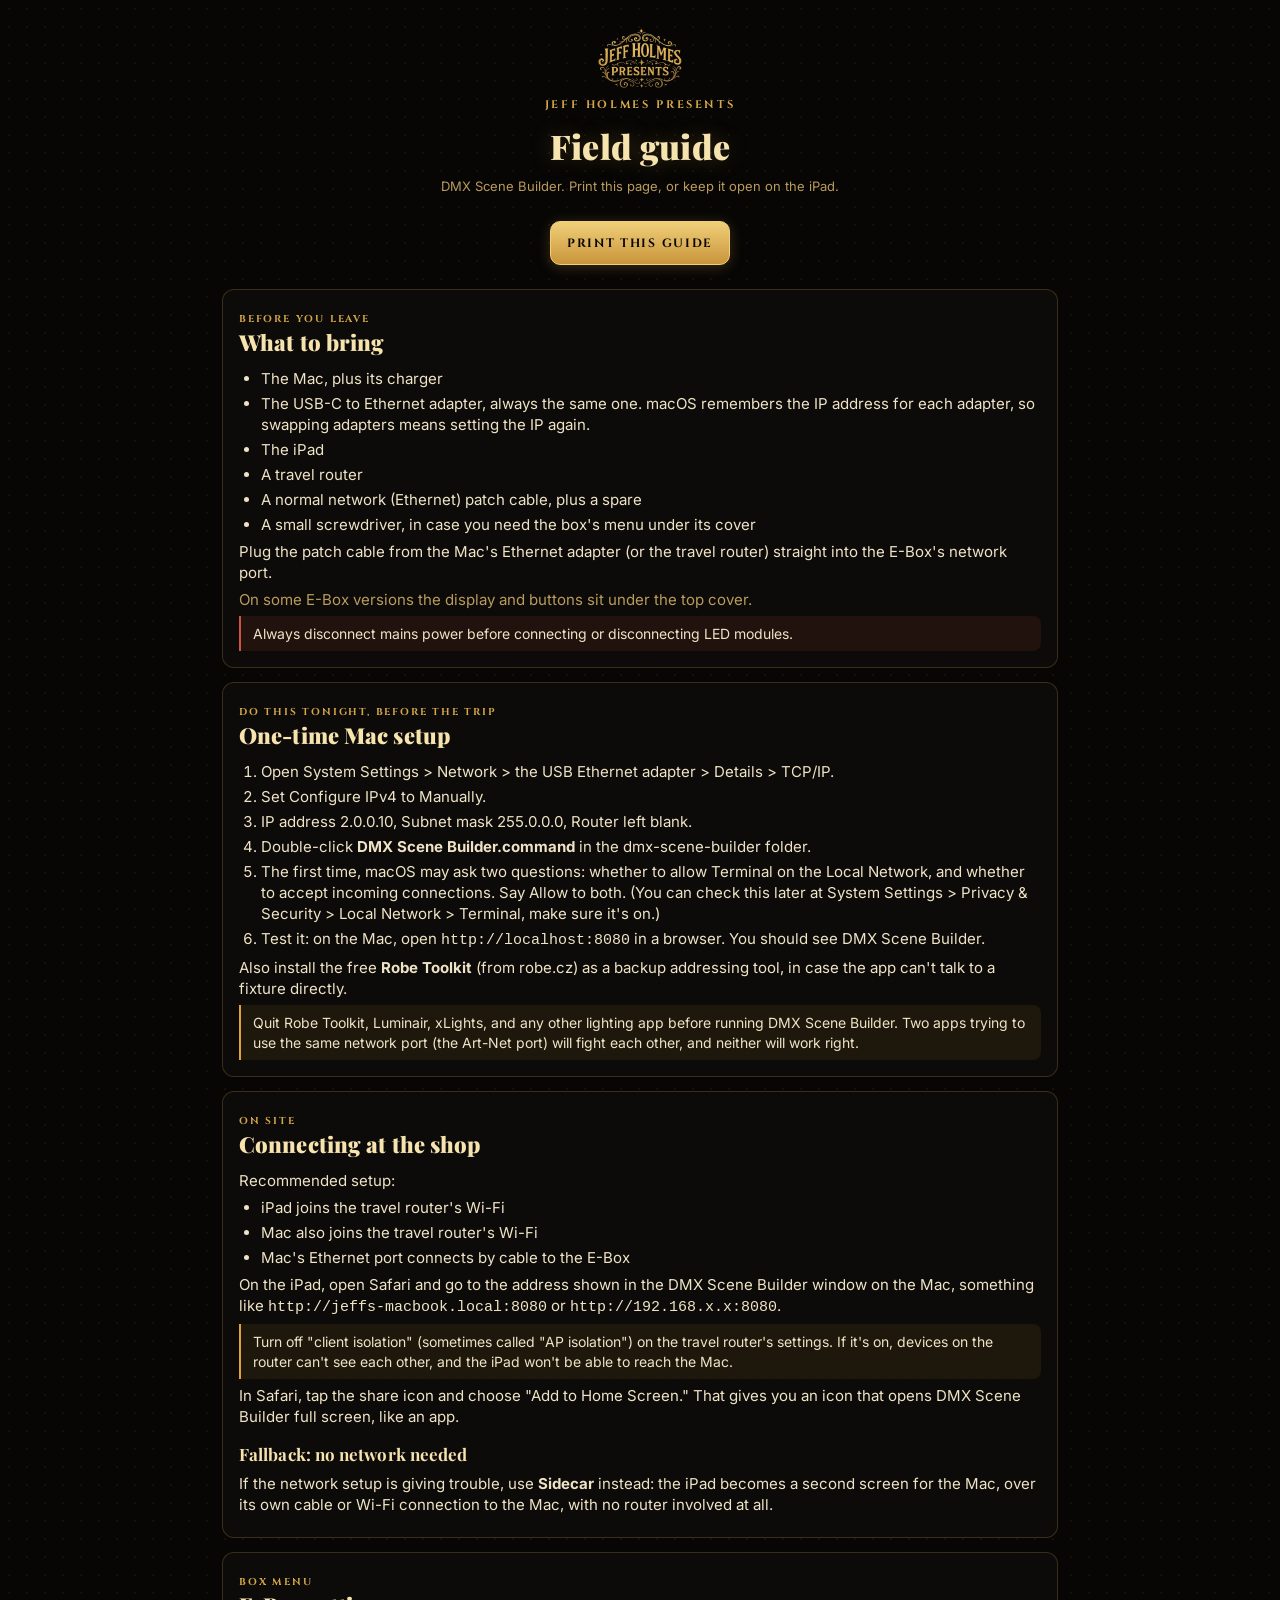
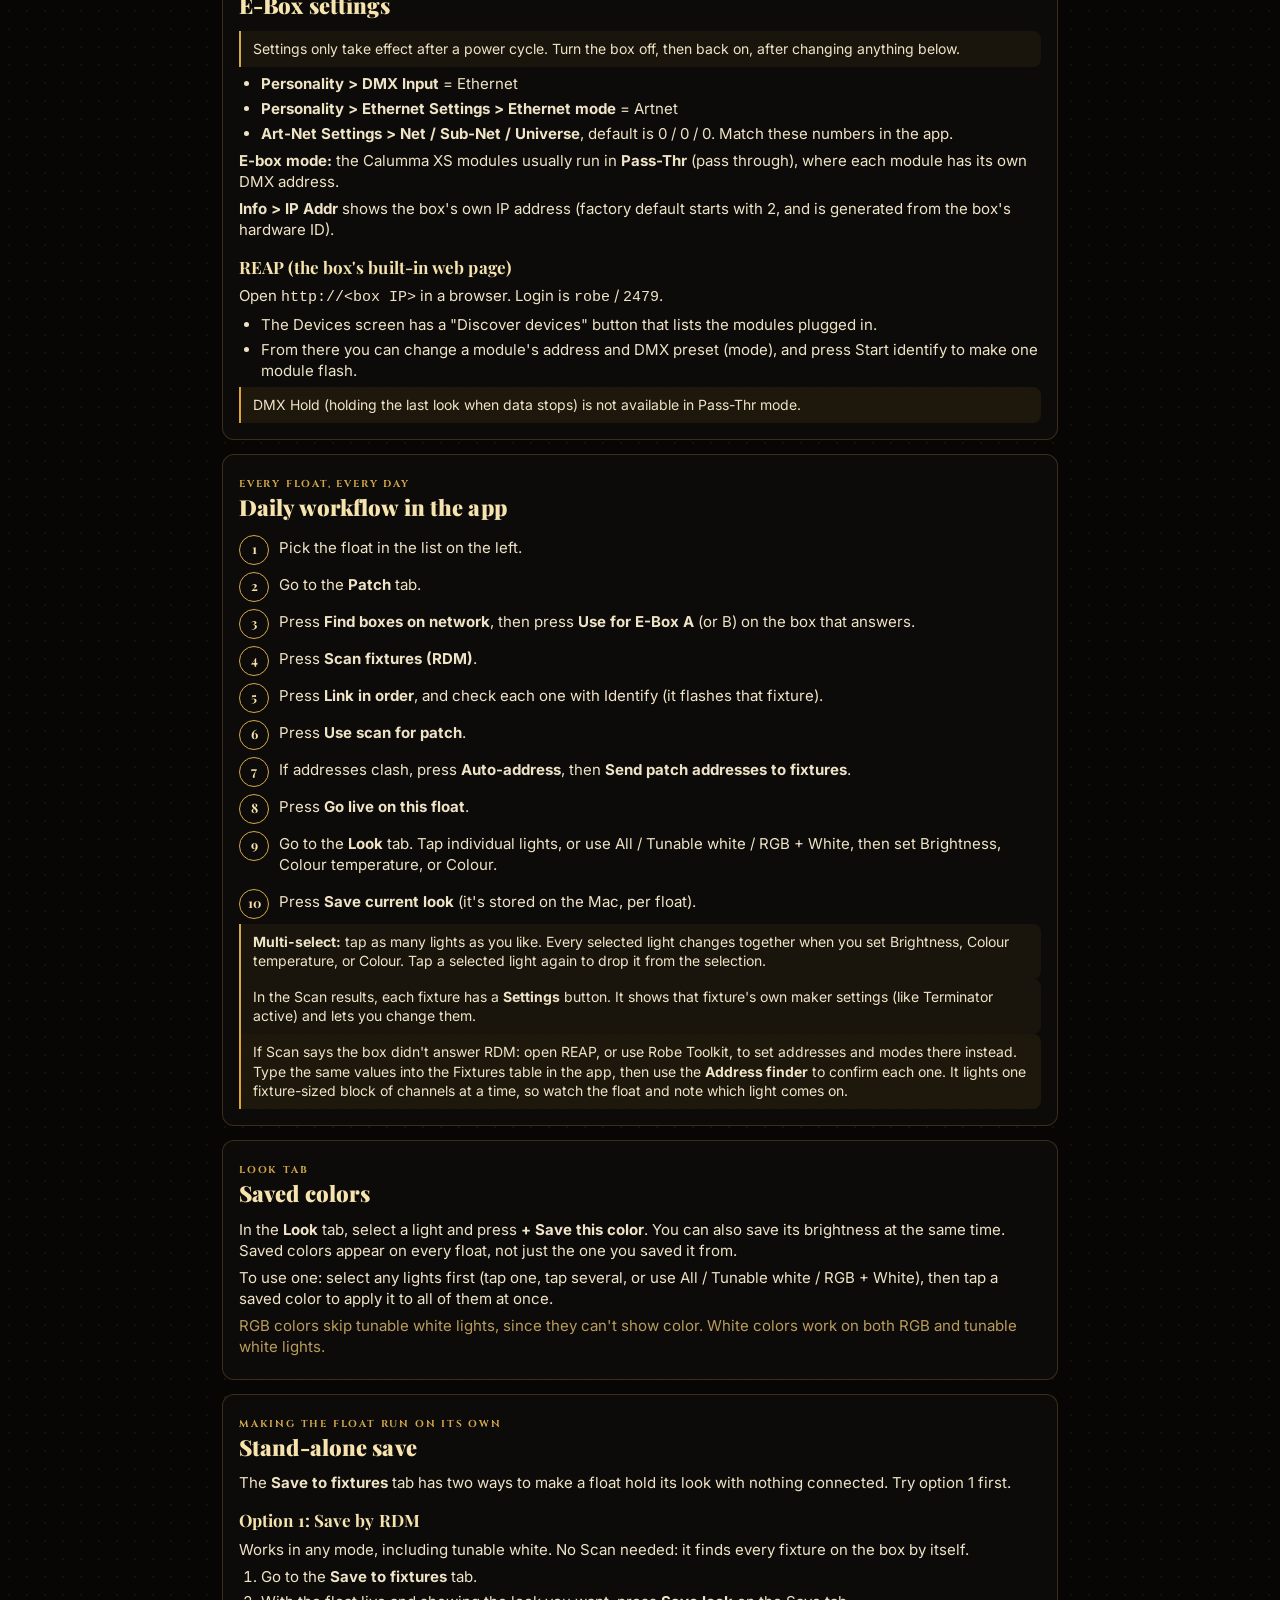
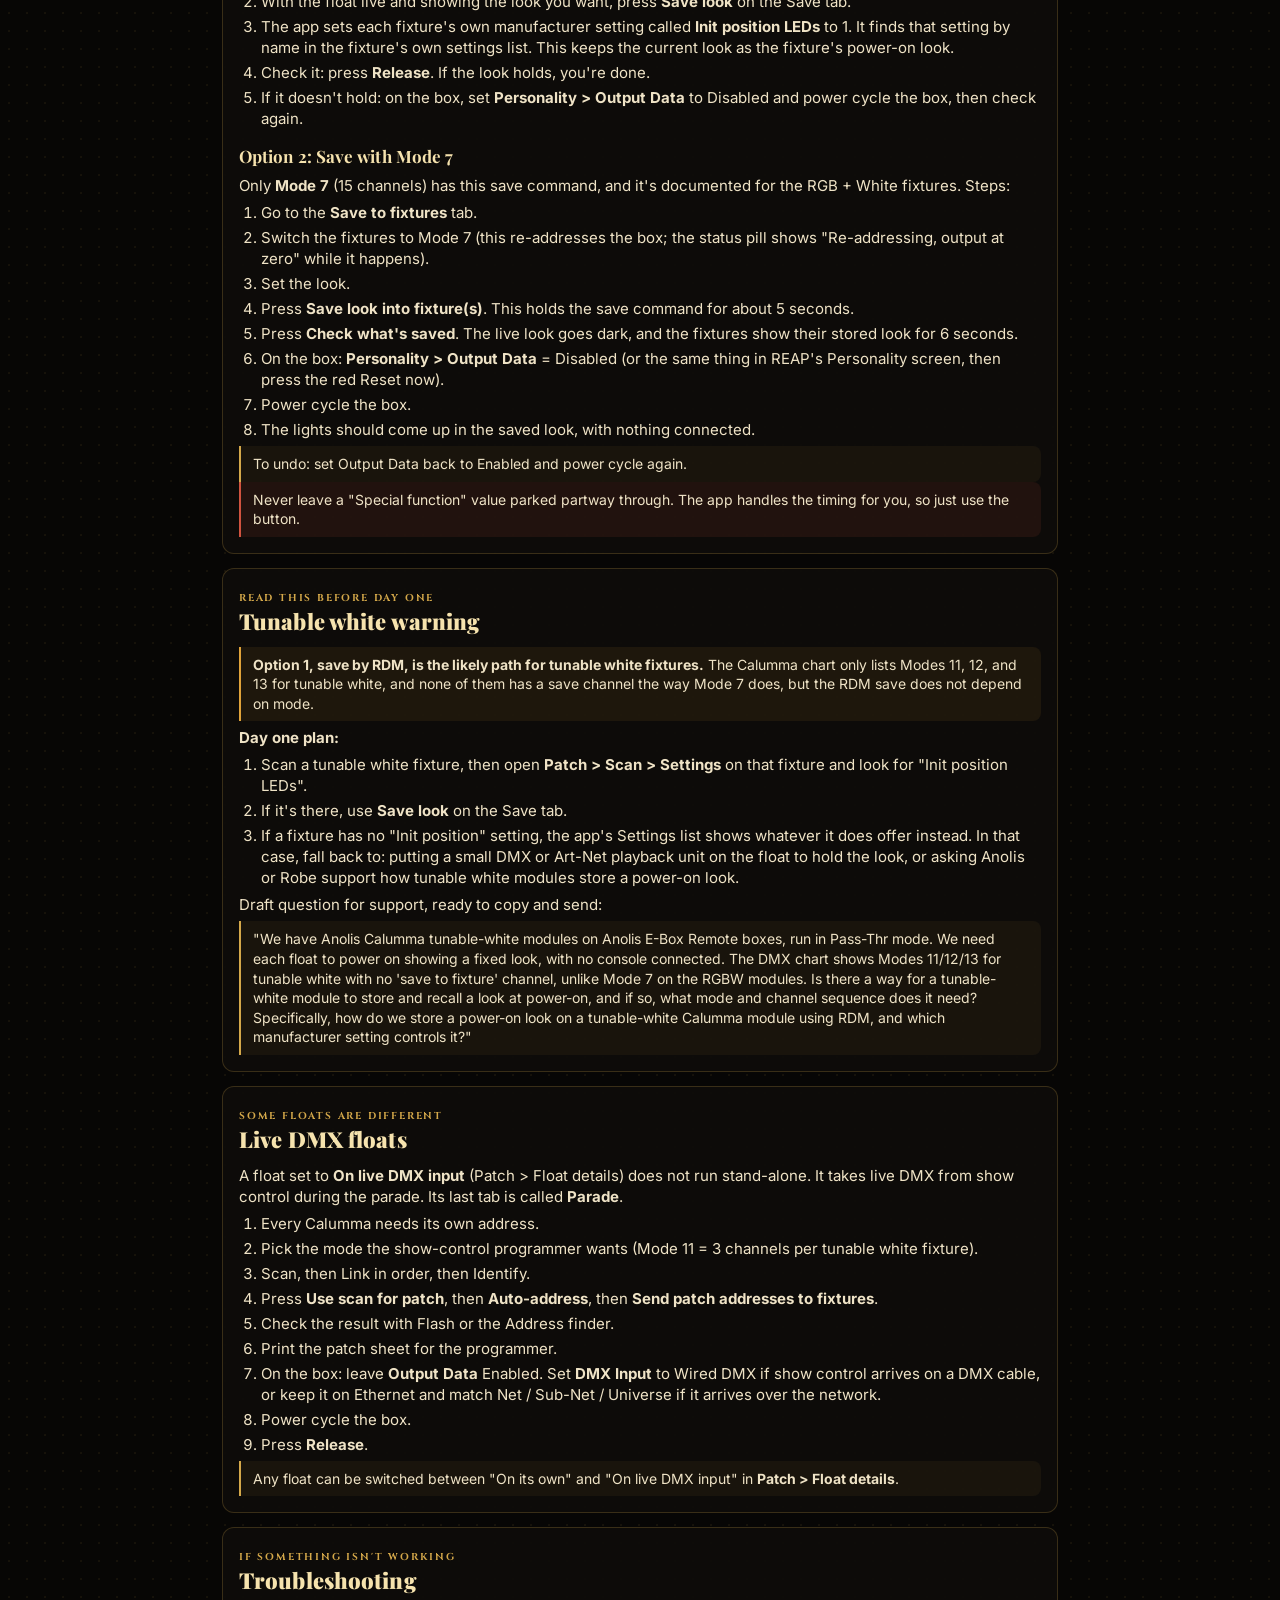
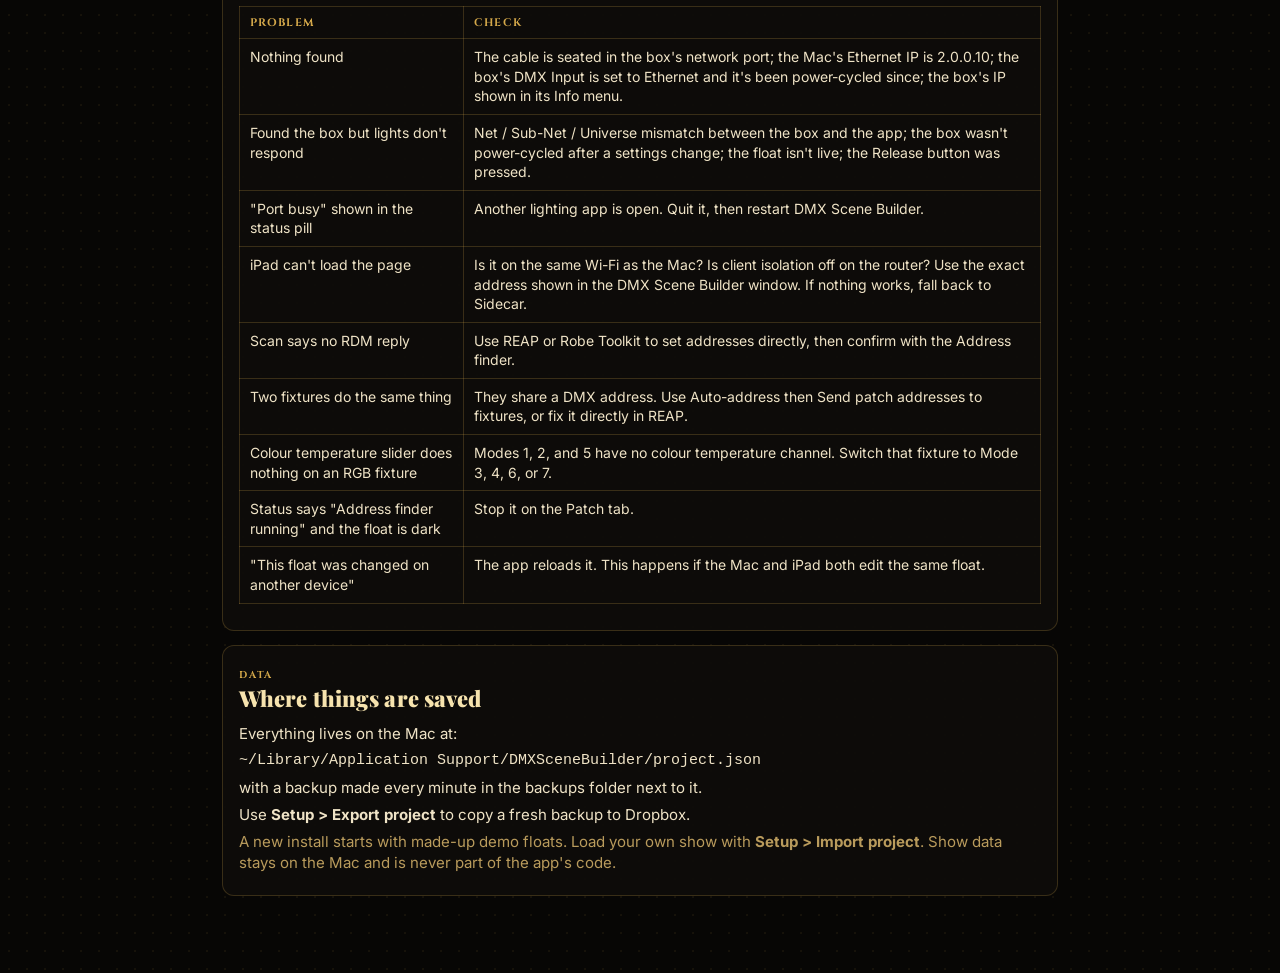
==== commit d262805e: "v1.1: simpler iPad UI (float dropdown, far less text), one-button RDM save with no scan needed, slim" ====
--- a/web/guide.html
+++ b/web/guide.html
@@ -134,7 +134,7 @@
     <h2>Daily workflow in the app</h2>
     <ol class="steps">
       <li>Pick the float in the list on the left.</li>
-      <li>Go to the <strong>Patch &amp; addressing</strong> tab.</li>
+      <li>Go to the <strong>Patch</strong> tab.</li>
       <li>Press <strong>Find boxes on network</strong>, then press <strong>Use for E-Box A</strong> (or B) on the box that answers.</li>
       <li>Press <strong>Scan fixtures (RDM)</strong>.</li>
       <li>Press <strong>Link in order</strong>, and check each one with Identify (it flashes that fixture).</li>
@@ -171,10 +171,10 @@
     <p>The <strong>Save to fixtures</strong> tab has two ways to make a float hold its look with nothing connected. Try option 1 first.</p>
 
     <h3>Option 1: Save by RDM</h3>
-    <p>Works in any mode, including tunable white. Fixtures must already be linked by Scan.</p>
+    <p>Works in any mode, including tunable white. No Scan needed: it finds every fixture on the box by itself.</p>
     <ol class="plain">
       <li>Go to the <strong>Save to fixtures</strong> tab.</li>
-      <li>With the float live and showing the look you want, press <strong>Save look into N fixture(s) by RDM</strong>.</li>
+      <li>With the float live and showing the look you want, press <strong>Save look</strong> on the Save tab.</li>
       <li>The app sets each fixture's own manufacturer setting called <strong>Init position LEDs</strong> to 1. It finds that setting by name in the fixture's own settings list. This keeps the current look as the fixture's power-on look.</li>
       <li>Check it: press <strong>Release</strong>. If the look holds, you're done.</li>
       <li>If it doesn't hold: on the box, set <strong>Personality &gt; Output Data</strong> to Disabled and power cycle the box, then check again.</li>
@@ -206,7 +206,7 @@
     <p><strong>Day one plan:</strong></p>
     <ol class="plain">
       <li>Scan a tunable white fixture, then open <strong>Patch &gt; Scan &gt; Settings</strong> on that fixture and look for "Init position LEDs".</li>
-      <li>If it's there, use <strong>Save look into fixture(s) by RDM</strong> on the Save to fixtures tab.</li>
+      <li>If it's there, use <strong>Save look</strong> on the Save tab.</li>
       <li>If a fixture has no "Init position" setting, the app's Settings list shows whatever it does offer instead. In that case, fall back to: putting a small DMX or Art-Net playback unit on the float to hold the look, or asking Anolis or Robe support how tunable white modules store a power-on look.</li>
     </ol>
     <p>Draft question for support, ready to copy and send:</p>
@@ -219,7 +219,7 @@
   <div class="card">
     <span class="kicker small">Some floats are different</span>
     <h2>Live DMX floats</h2>
-    <p>A float set to <strong>On live DMX input</strong> (Patch &gt; Float details) does not run stand-alone. It takes live DMX from show control during the parade. Its last tab is called <strong>Parade setup</strong>.</p>
+    <p>A float set to <strong>On live DMX input</strong> (Patch &gt; Float details) does not run stand-alone. It takes live DMX from show control during the parade. Its last tab is called <strong>Parade</strong>.</p>
     <ol class="plain">
       <li>Every Calumma needs its own address.</li>
       <li>Pick the mode the show-control programmer wants (Mode 11 = 3 channels per tunable white fixture).</li>
--- a/web/app.css
+++ b/web/app.css
@@ -80,7 +80,7 @@
 .status-pill.sim { border-color: var(--line-strong); }
 .status-pill.sim .dot { background: var(--gold); }
 
-.body { display: grid; grid-template-columns: 290px 1fr; min-height: 0; }
+.main { min-height: 0; }
 .rail { border-right: 1px solid var(--line); overflow: auto; padding: 14px 10px 30px; -webkit-overflow-scrolling: touch; }
 .main { overflow: auto; min-height: 0; -webkit-overflow-scrolling: touch; }
 .main-inner { padding: 18px 22px 120px; max-width: 1400px; }
@@ -250,3 +250,21 @@
   .topbar .brand { display: none; }
   .fx-grid { grid-template-columns: repeat(auto-fill, minmax(104px, 1fr)); }
 }
+
+/* ---------- simplified iPad layout (v1.1) */
+.float-pick {
+  appearance: none; -webkit-appearance: none; min-height: 46px; max-width: 46vw; padding: 0 40px 0 14px; border-radius: 10px;
+  border: 1px solid var(--line-strong); color: var(--champagne); font: 700 19px var(--serif);
+  background: var(--panel-2) url("data:image/svg+xml,%3Csvg xmlns='http://www.w3.org/2000/svg' width='14' height='9'%3E%3Cpath d='M1 1l6 6 6-6' stroke='%23D4A84A' stroke-width='2' fill='none'/%3E%3C/svg%3E") no-repeat right 14px center;
+  text-overflow: ellipsis;
+}
+.btn.icon { min-width: 44px; padding: 0; font-size: 20px; }
+.btn.big { min-height: 64px; padding: 0 28px; font-size: 15px; border-radius: 14px; }
+details.more { border-top: 1px solid var(--line); margin-top: 16px; padding-top: 10px; }
+details.more > summary { cursor: pointer; list-style: none; font: 700 11px var(--caps); letter-spacing: .18em; text-transform: uppercase; color: var(--muted); padding: 8px 0; }
+details.more > summary::before { content: "+ "; color: var(--gold); }
+details.more[open] > summary::before { content: "– "; }
+.chip-warn { display: inline-block; padding: 4px 10px; border-radius: 999px; background: rgba(224,163,58,.18); color: #ffd79a; font: 600 12px var(--sans); cursor: pointer; border: 0; }
+.big-result { font: 700 18px var(--sans); color: var(--champagne); margin-top: 14px; }
+.hint { color: var(--muted); font-size: 13px; margin: 8px 0 0; }
+@media (max-width: 700px) { .topbar .logo { display: none; } .float-pick { max-width: 60vw; font-size: 17px; } }
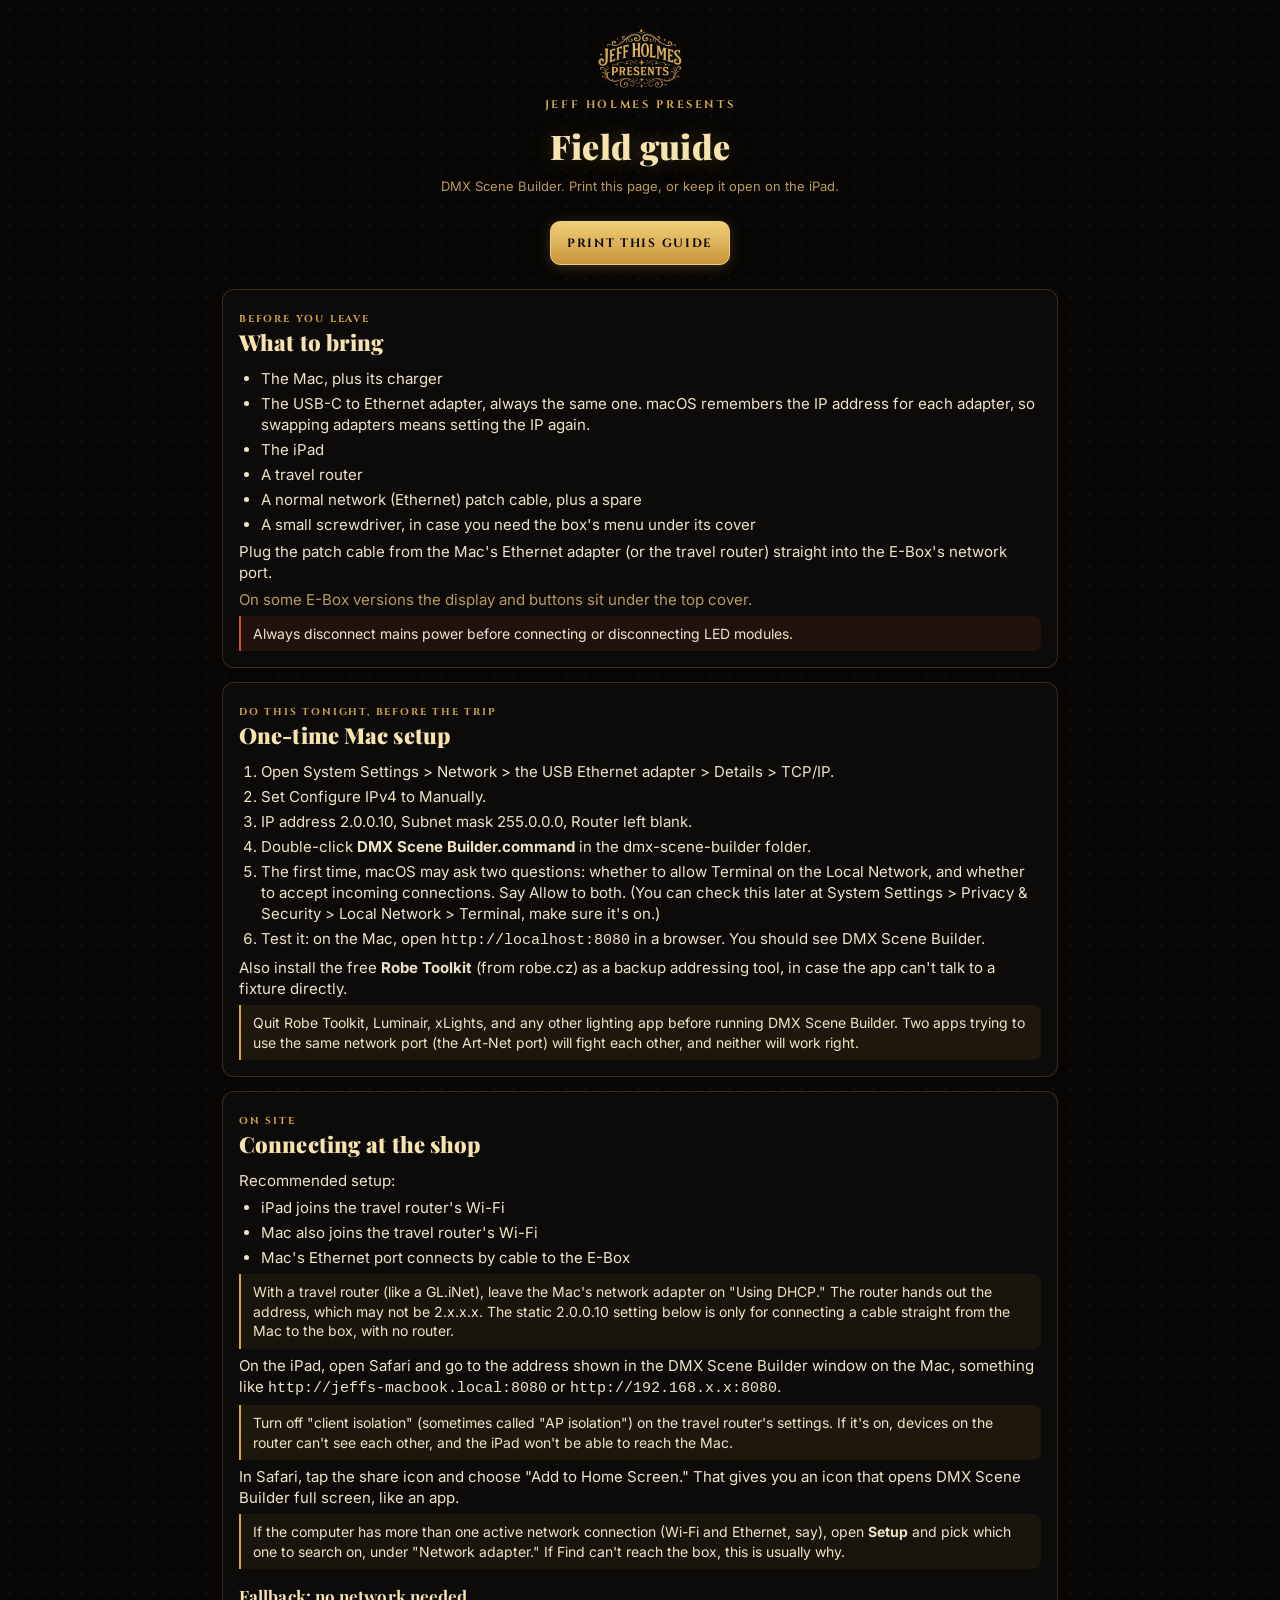
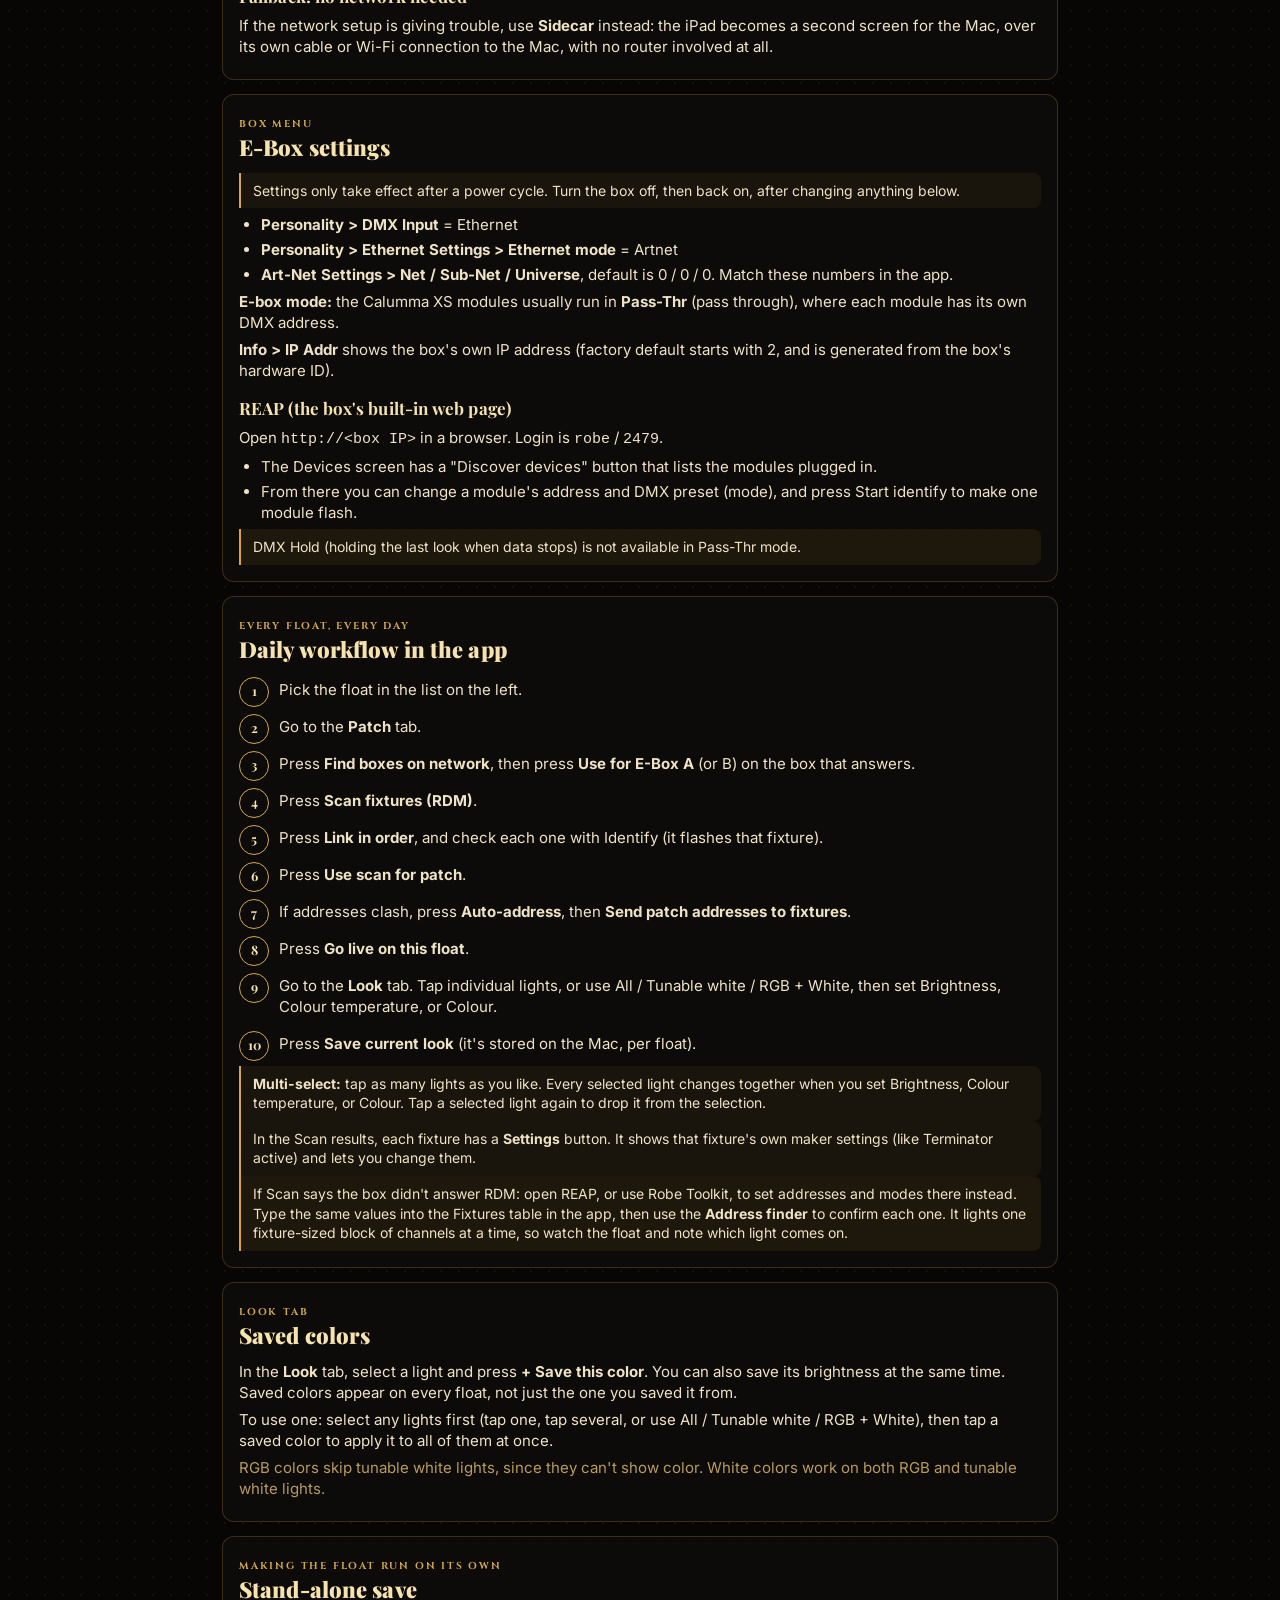
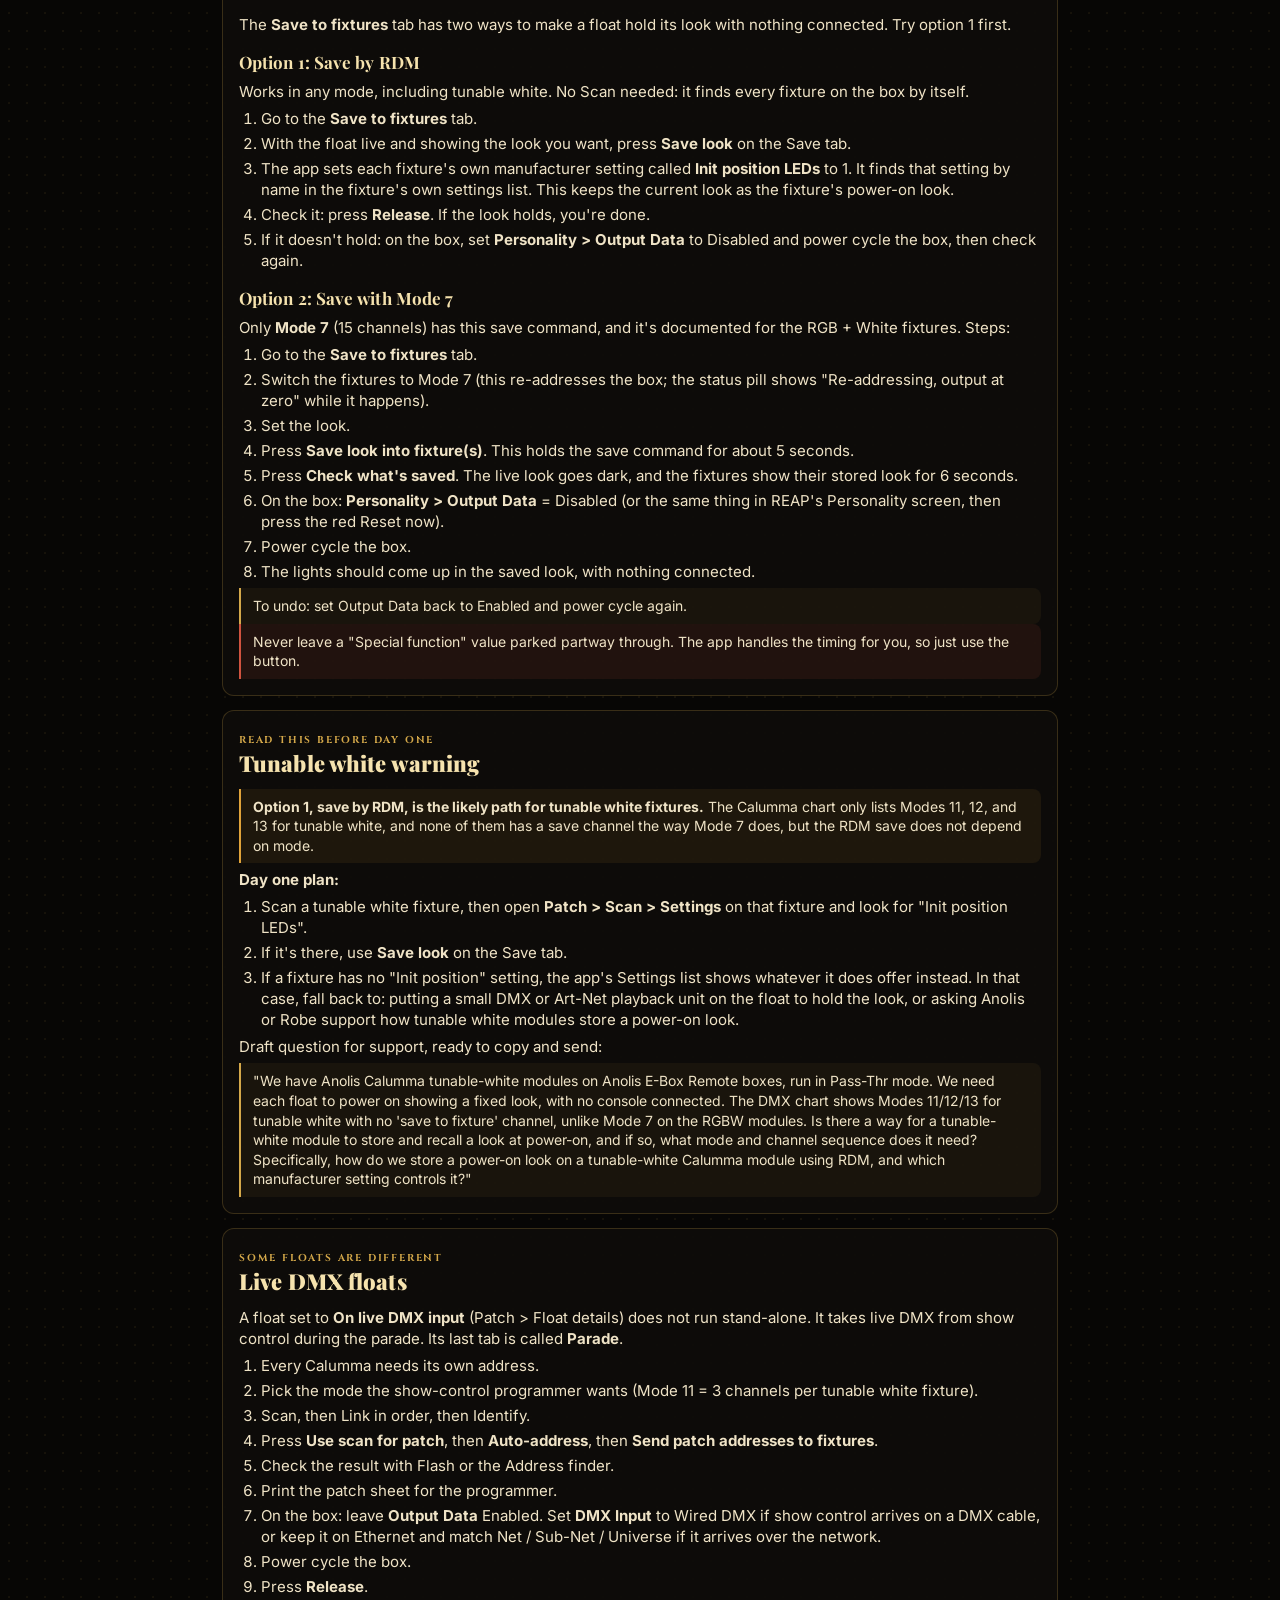
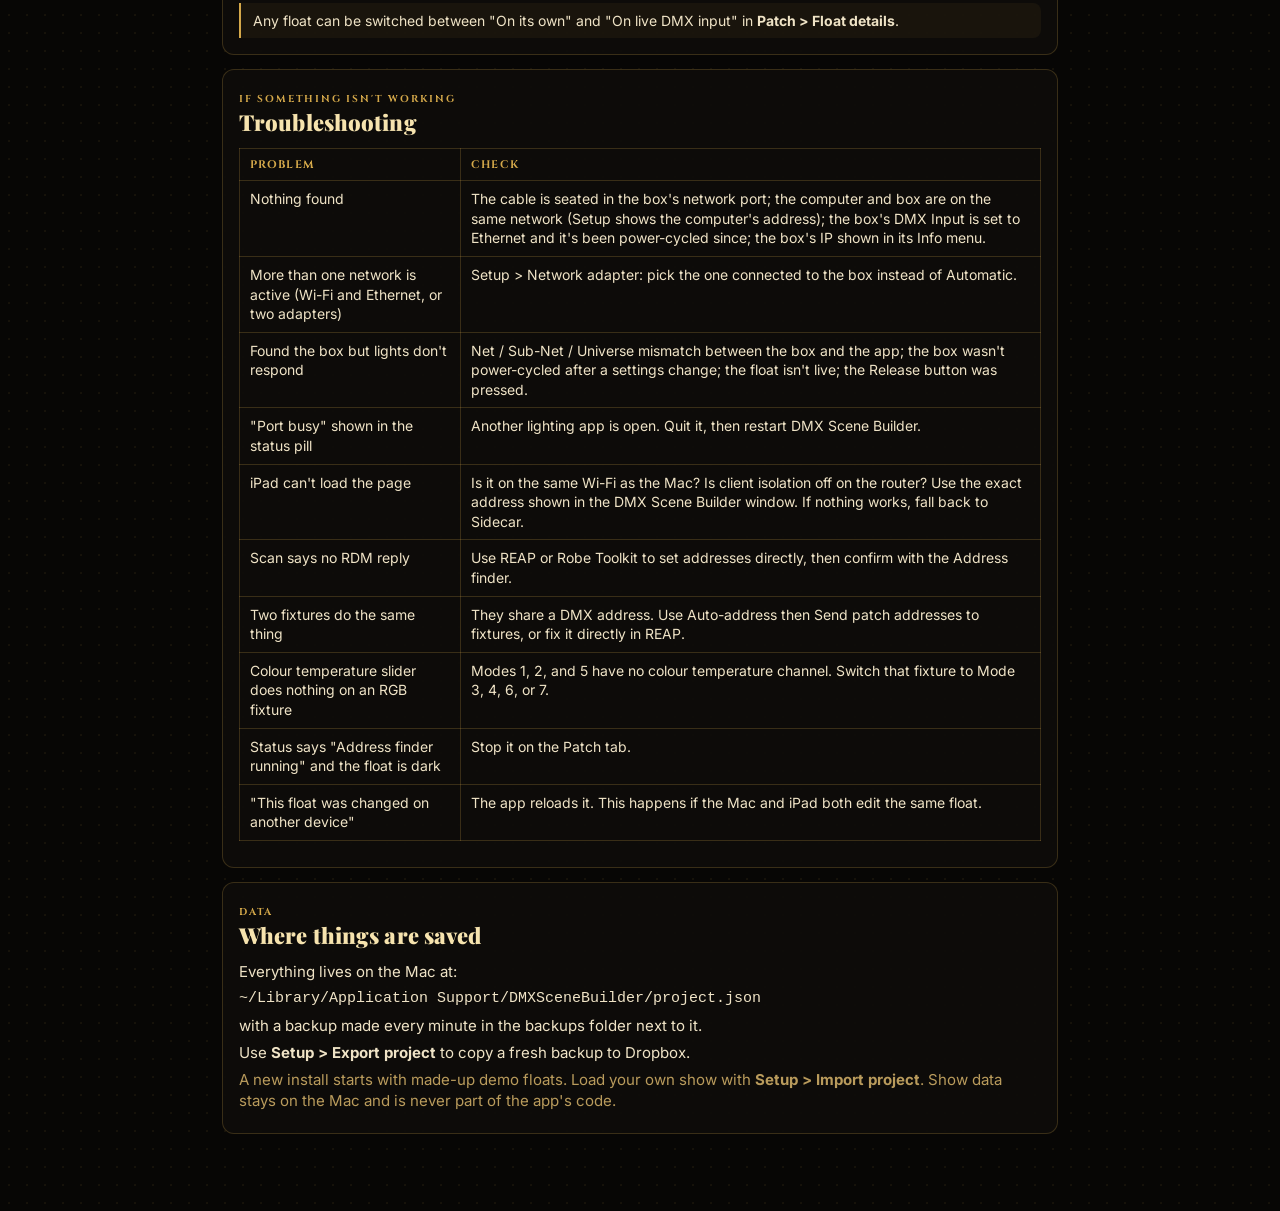
==== commit d79ee4f9: "Windows support and a safe network-adapter picker - Windows launcher (DMX Scene Builder.bat) and cro" ====
--- a/web/guide.html
+++ b/web/guide.html
@@ -100,9 +100,11 @@
       <li>Mac also joins the travel router's Wi-Fi</li>
       <li>Mac's Ethernet port connects by cable to the E-Box</li>
     </ul>
+    <div class="note">With a travel router (like a GL.iNet), leave the Mac's network adapter on "Using DHCP." The router hands out the address, which may not be 2.x.x.x. The static 2.0.0.10 setting below is only for connecting a cable straight from the Mac to the box, with no router.</div>
     <p>On the iPad, open Safari and go to the address shown in the DMX Scene Builder window on the Mac, something like <span class="mono">http://jeffs-macbook.local:8080</span> or <span class="mono">http://192.168.x.x:8080</span>.</p>
     <div class="note warn">Turn off "client isolation" (sometimes called "AP isolation") on the travel router's settings. If it's on, devices on the router can't see each other, and the iPad won't be able to reach the Mac.</div>
     <p>In Safari, tap the share icon and choose "Add to Home Screen." That gives you an icon that opens DMX Scene Builder full screen, like an app.</p>
+    <div class="note">If the computer has more than one active network connection (Wi-Fi and Ethernet, say), open <strong>Setup</strong> and pick which one to search on, under "Network adapter." If Find can't reach the box, this is usually why.</div>
     <h3>Fallback: no network needed</h3>
     <p>If the network setup is giving trouble, use <strong>Sidecar</strong> instead: the iPad becomes a second screen for the Mac, over its own cable or Wi-Fi connection to the Mac, with no router involved at all.</p>
   </div>
@@ -240,7 +242,8 @@
     <h2>Troubleshooting</h2>
     <table class="tt-table">
       <tr><th>Problem</th><th>Check</th></tr>
-      <tr><td>Nothing found</td><td>The cable is seated in the box's network port; the Mac's Ethernet IP is 2.0.0.10; the box's DMX Input is set to Ethernet and it's been power-cycled since; the box's IP shown in its Info menu.</td></tr>
+      <tr><td>Nothing found</td><td>The cable is seated in the box's network port; the computer and box are on the same network (Setup shows the computer's address); the box's DMX Input is set to Ethernet and it's been power-cycled since; the box's IP shown in its Info menu.</td></tr>
+      <tr><td>More than one network is active (Wi-Fi and Ethernet, or two adapters)</td><td>Setup &gt; Network adapter: pick the one connected to the box instead of Automatic.</td></tr>
       <tr><td>Found the box but lights don't respond</td><td>Net / Sub-Net / Universe mismatch between the box and the app; the box wasn't power-cycled after a settings change; the float isn't live; the Release button was pressed.</td></tr>
       <tr><td>"Port busy" shown in the status pill</td><td>Another lighting app is open. Quit it, then restart DMX Scene Builder.</td></tr>
       <tr><td>iPad can't load the page</td><td>Is it on the same Wi-Fi as the Mac? Is client isolation off on the router? Use the exact address shown in the DMX Scene Builder window. If nothing works, fall back to Sidecar.</td></tr>
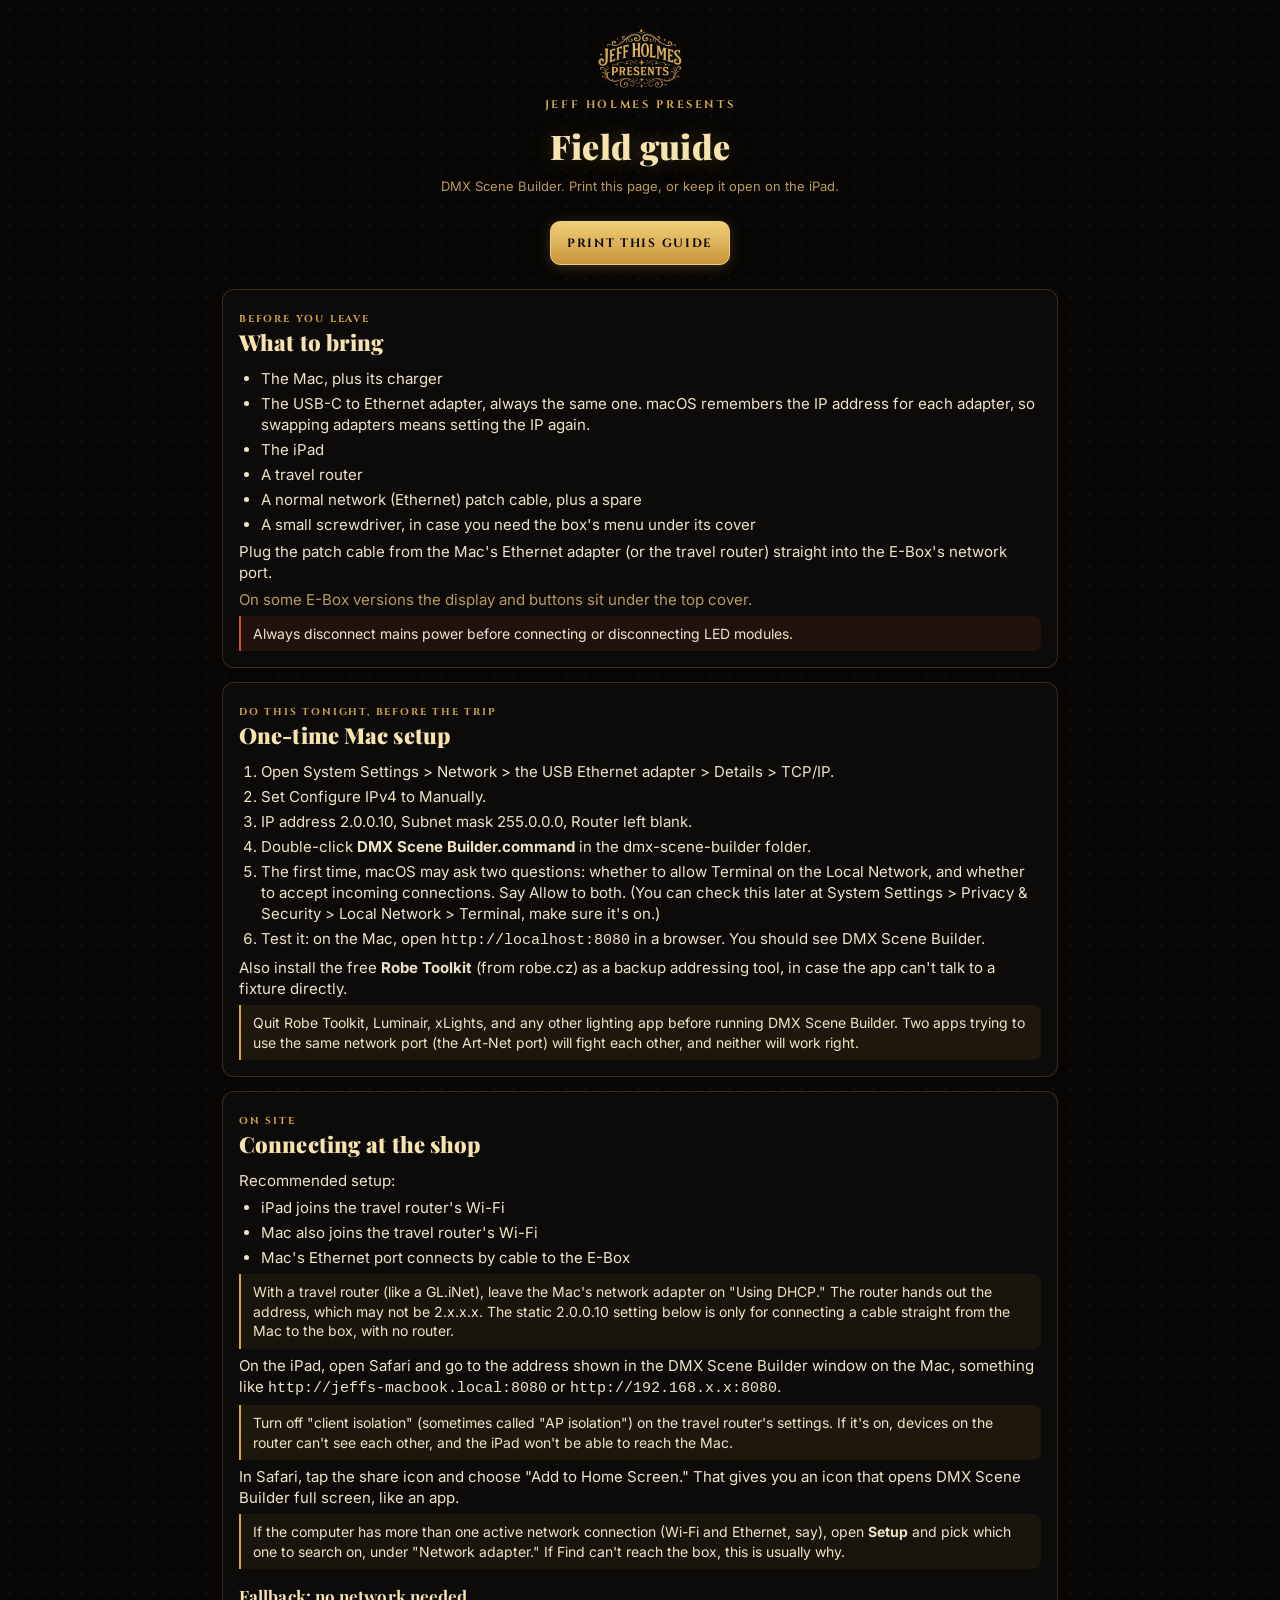
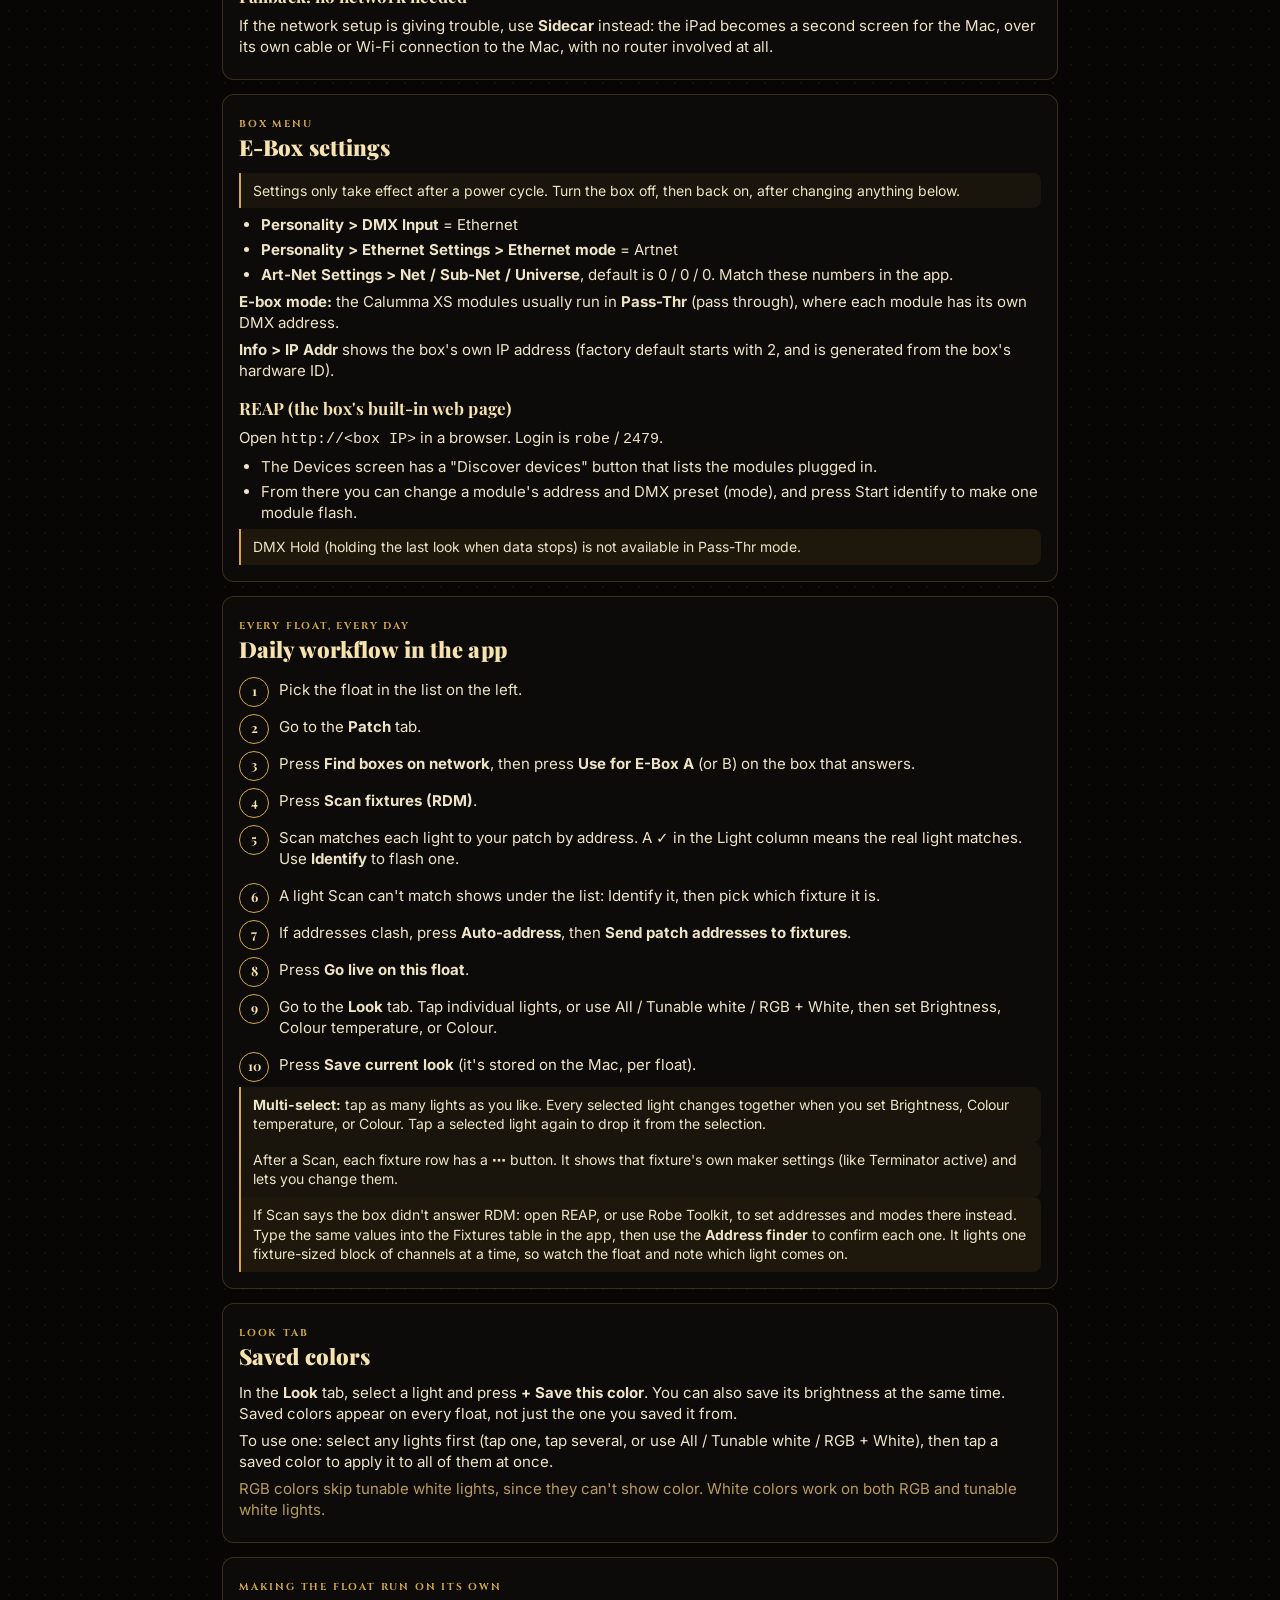
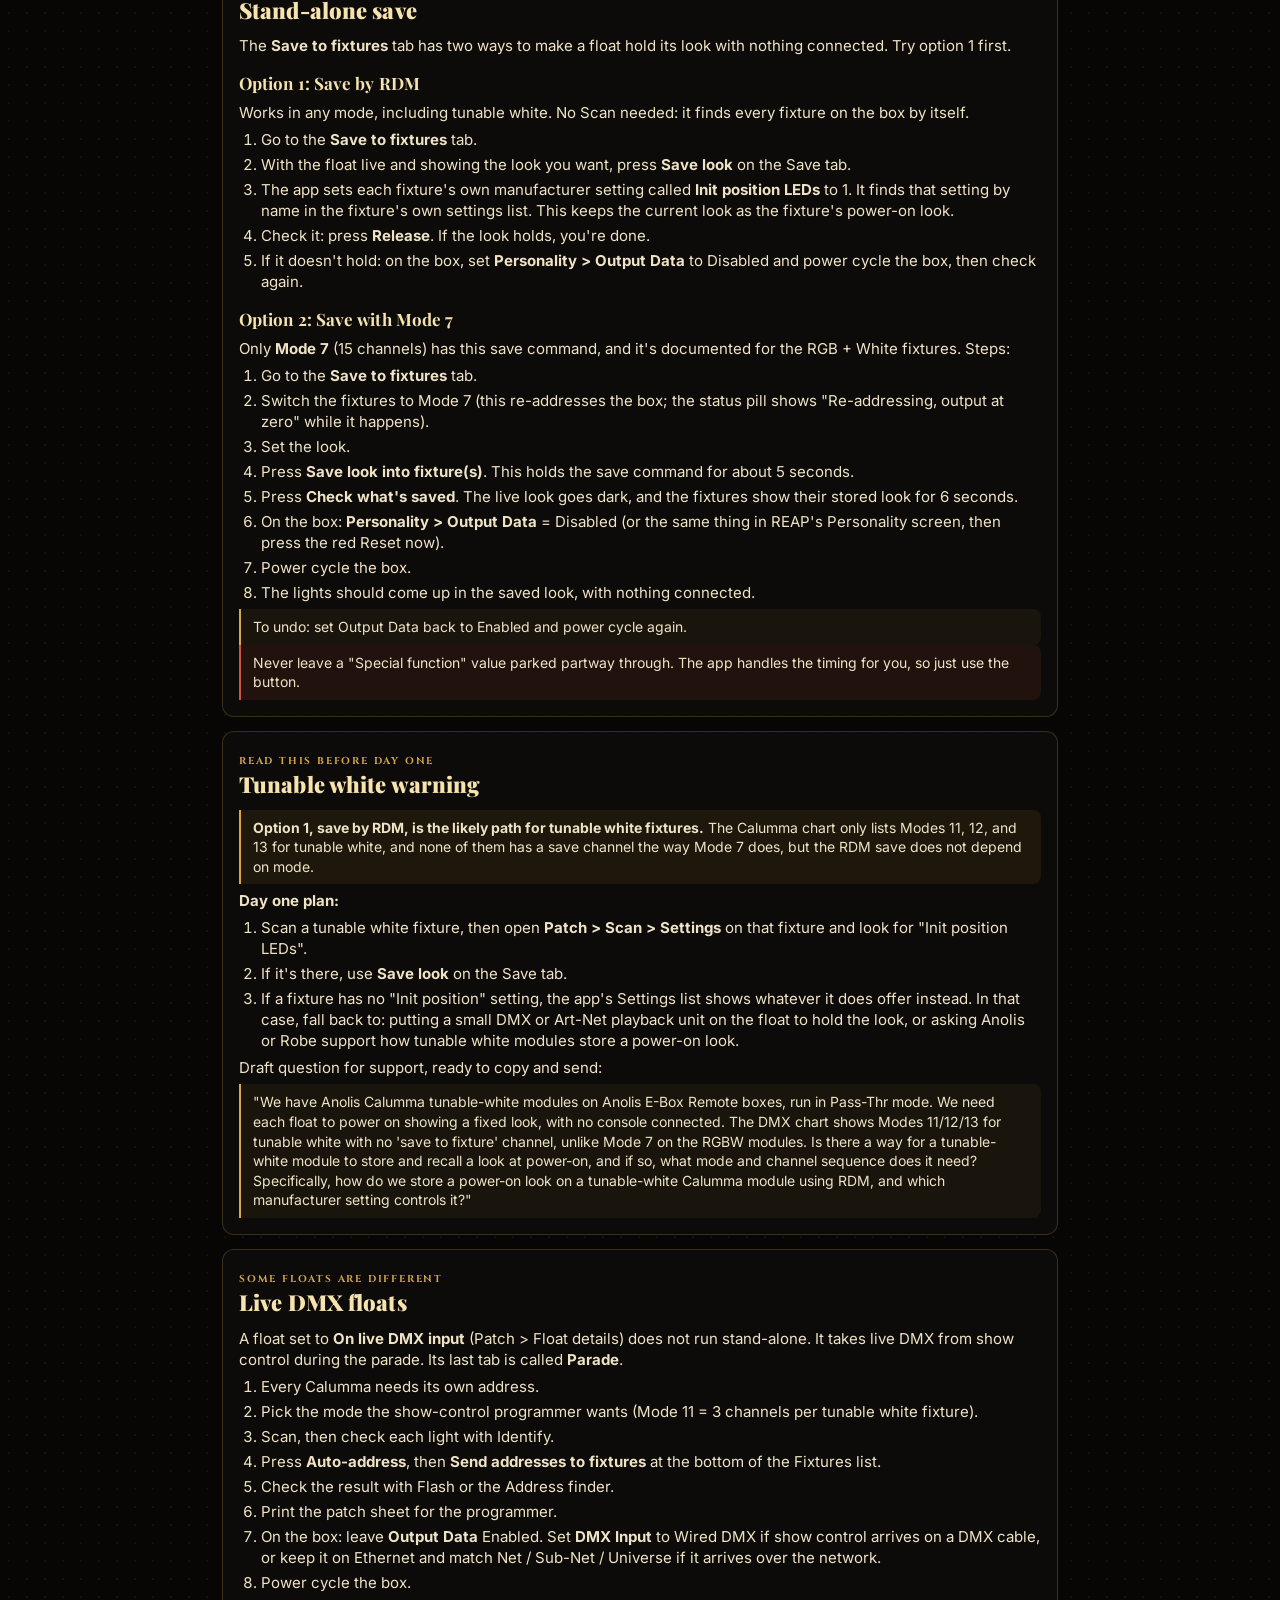
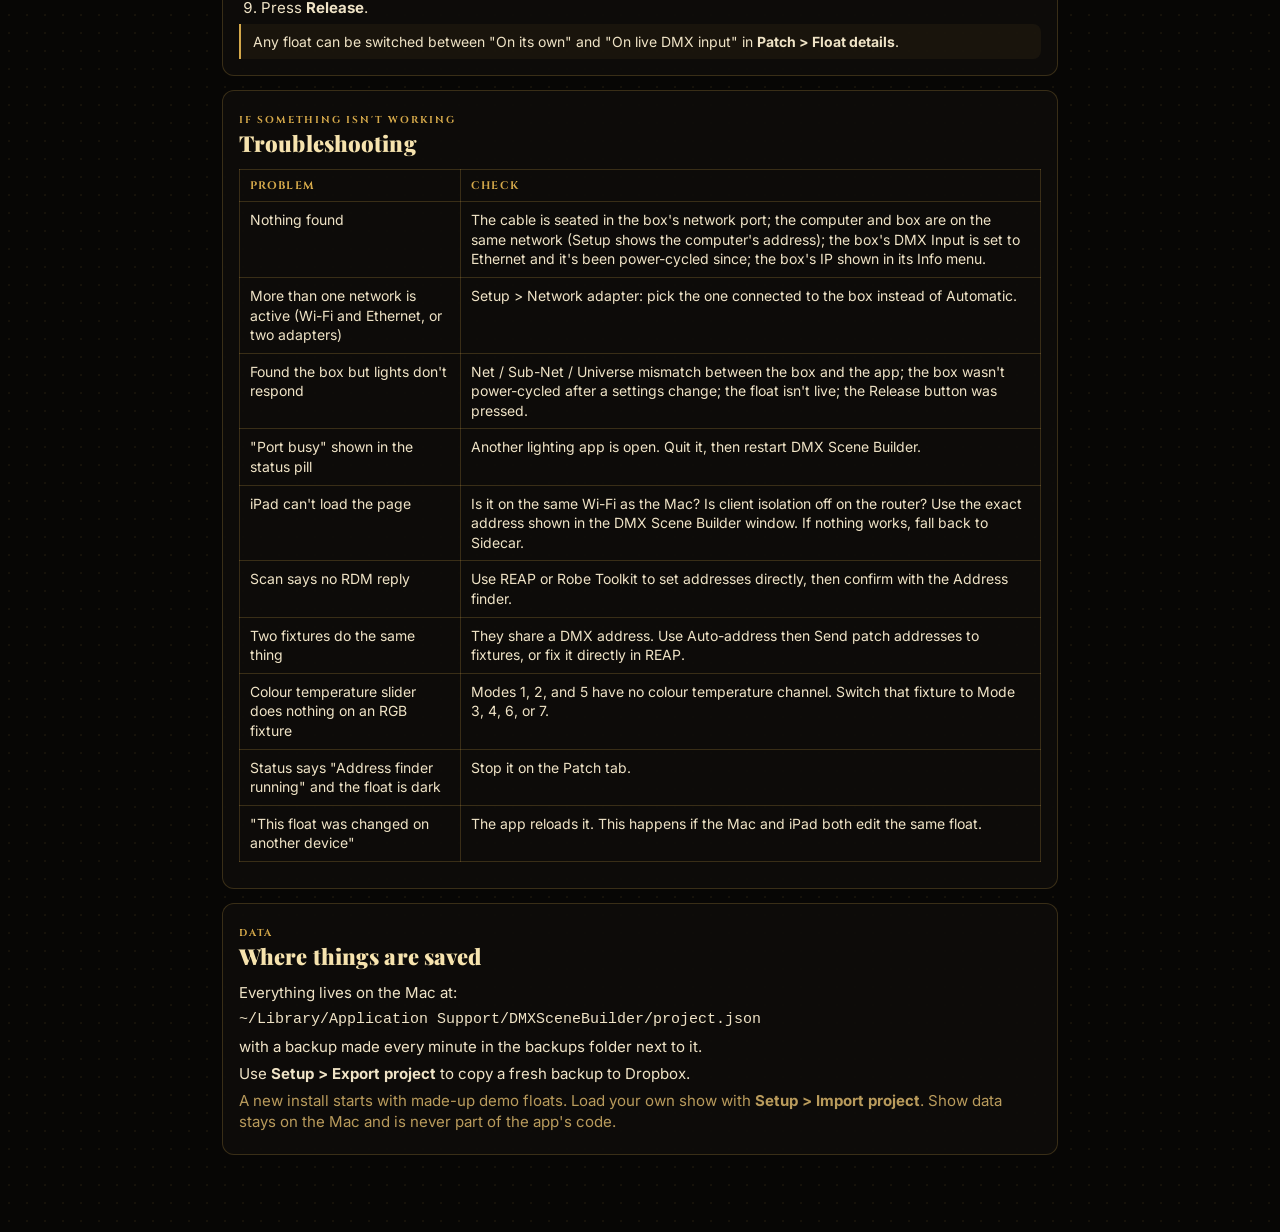
==== commit 5b9d3d98: "Patch tab: one Fixtures list with scan status per row Scan results merge into the Fixtures table (Li" ====
--- a/web/guide.html
+++ b/web/guide.html
@@ -139,8 +139,8 @@
       <li>Go to the <strong>Patch</strong> tab.</li>
       <li>Press <strong>Find boxes on network</strong>, then press <strong>Use for E-Box A</strong> (or B) on the box that answers.</li>
       <li>Press <strong>Scan fixtures (RDM)</strong>.</li>
-      <li>Press <strong>Link in order</strong>, and check each one with Identify (it flashes that fixture).</li>
-      <li>Press <strong>Use scan for patch</strong>.</li>
+      <li>Scan matches each light to your patch by address. A ✓ in the Light column means the real light matches. Use <strong>Identify</strong> to flash one.</li>
+      <li>A light Scan can't match shows under the list: Identify it, then pick which fixture it is.</li>
       <li>If addresses clash, press <strong>Auto-address</strong>, then <strong>Send patch addresses to fixtures</strong>.</li>
       <li>Press <strong>Go live on this float</strong>.</li>
       <li>Go to the <strong>Look</strong> tab. Tap individual lights, or use All / Tunable white / RGB + White, then set Brightness, Colour temperature, or Colour.</li>
@@ -150,7 +150,7 @@
       <strong>Multi-select:</strong> tap as many lights as you like. Every selected light changes together when you set Brightness, Colour temperature, or Colour. Tap a selected light again to drop it from the selection.
     </div>
     <div class="note">
-      In the Scan results, each fixture has a <strong>Settings</strong> button. It shows that fixture's own maker settings (like Terminator active) and lets you change them.
+      After a Scan, each fixture row has a <strong>⋯</strong> button. It shows that fixture's own maker settings (like Terminator active) and lets you change them.
     </div>
     <div class="note warn">
       If Scan says the box didn't answer RDM: open REAP, or use Robe Toolkit, to set addresses and modes there instead. Type the same values into the Fixtures table in the app, then use the <strong>Address finder</strong> to confirm each one. It lights one fixture-sized block of channels at a time, so watch the float and note which light comes on.
@@ -225,8 +225,8 @@
     <ol class="plain">
       <li>Every Calumma needs its own address.</li>
       <li>Pick the mode the show-control programmer wants (Mode 11 = 3 channels per tunable white fixture).</li>
-      <li>Scan, then Link in order, then Identify.</li>
-      <li>Press <strong>Use scan for patch</strong>, then <strong>Auto-address</strong>, then <strong>Send patch addresses to fixtures</strong>.</li>
+      <li>Scan, then check each light with Identify.</li>
+      <li>Press <strong>Auto-address</strong>, then <strong>Send addresses to fixtures</strong> at the bottom of the Fixtures list.</li>
       <li>Check the result with Flash or the Address finder.</li>
       <li>Print the patch sheet for the programmer.</li>
       <li>On the box: leave <strong>Output Data</strong> Enabled. Set <strong>DMX Input</strong> to Wired DMX if show control arrives on a DMX cable, or keep it on Ethernet and match Net / Sub-Net / Universe if it arrives over the network.</li>
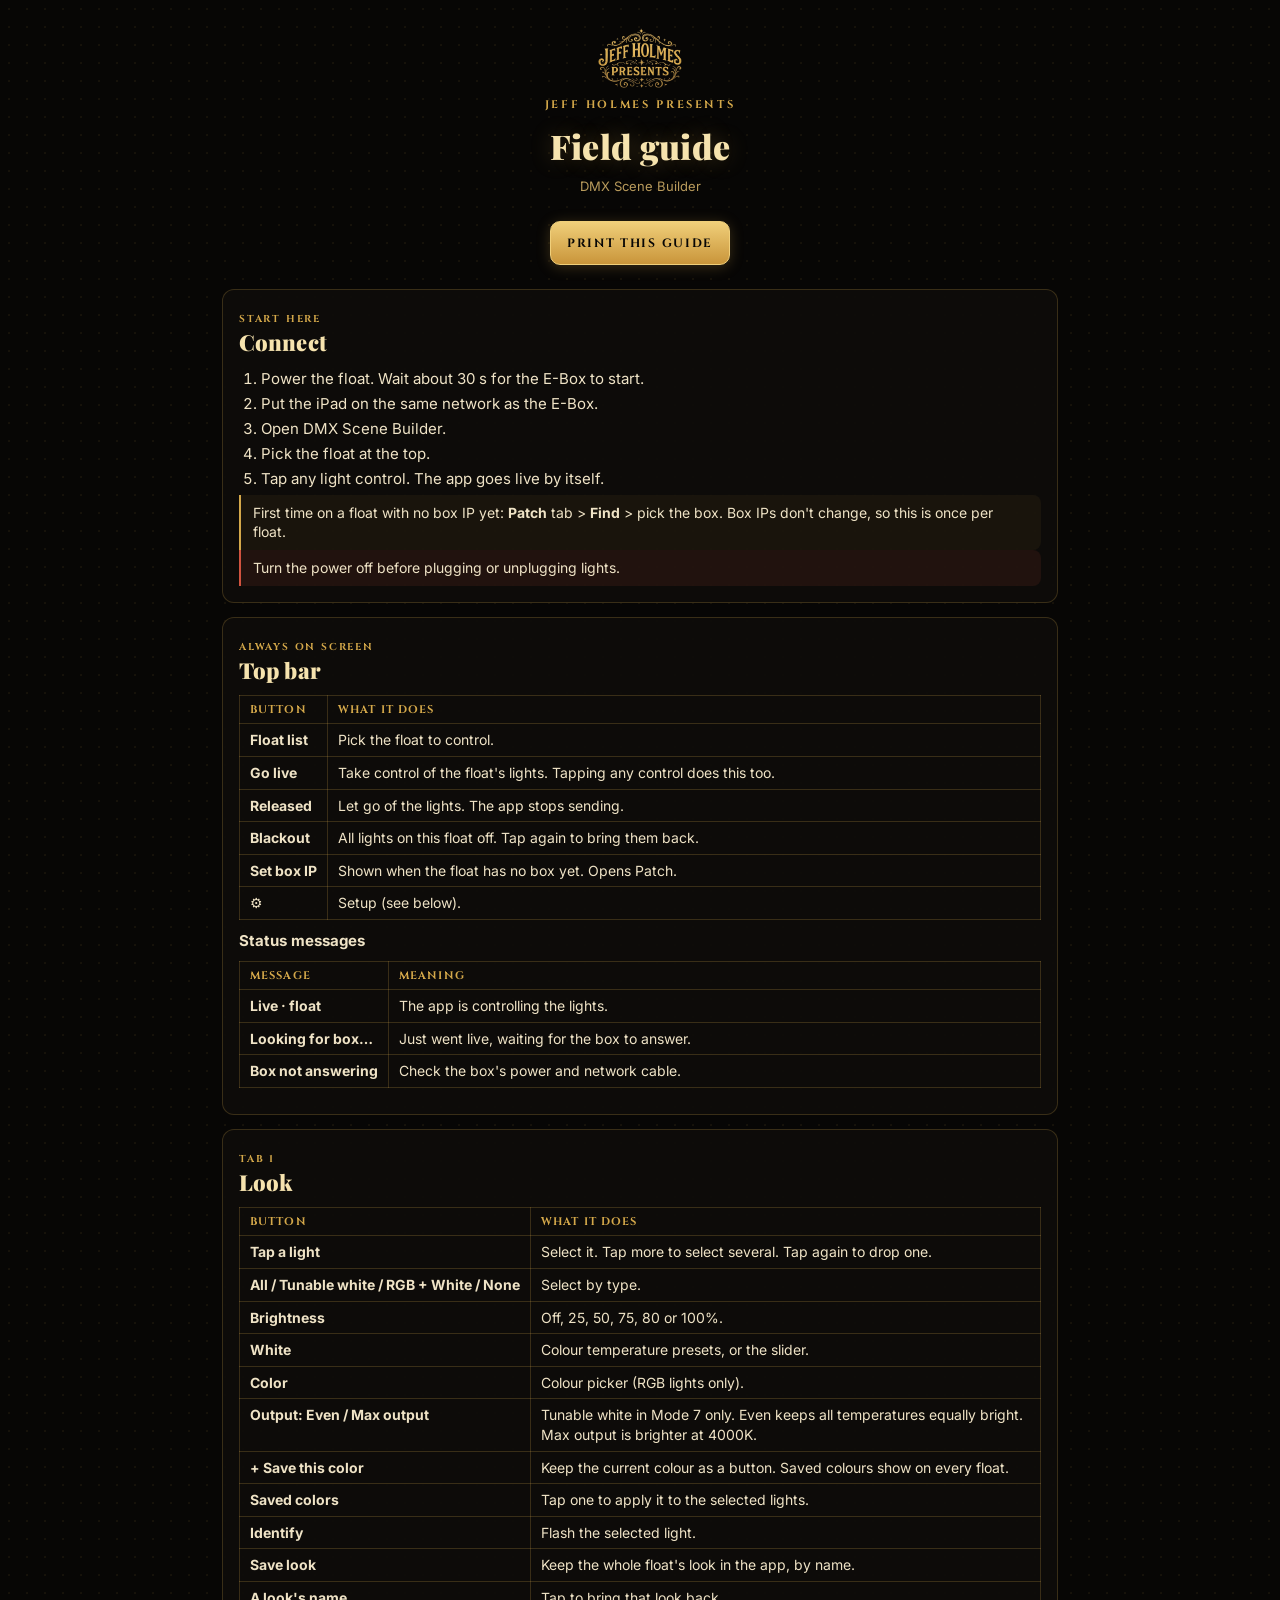
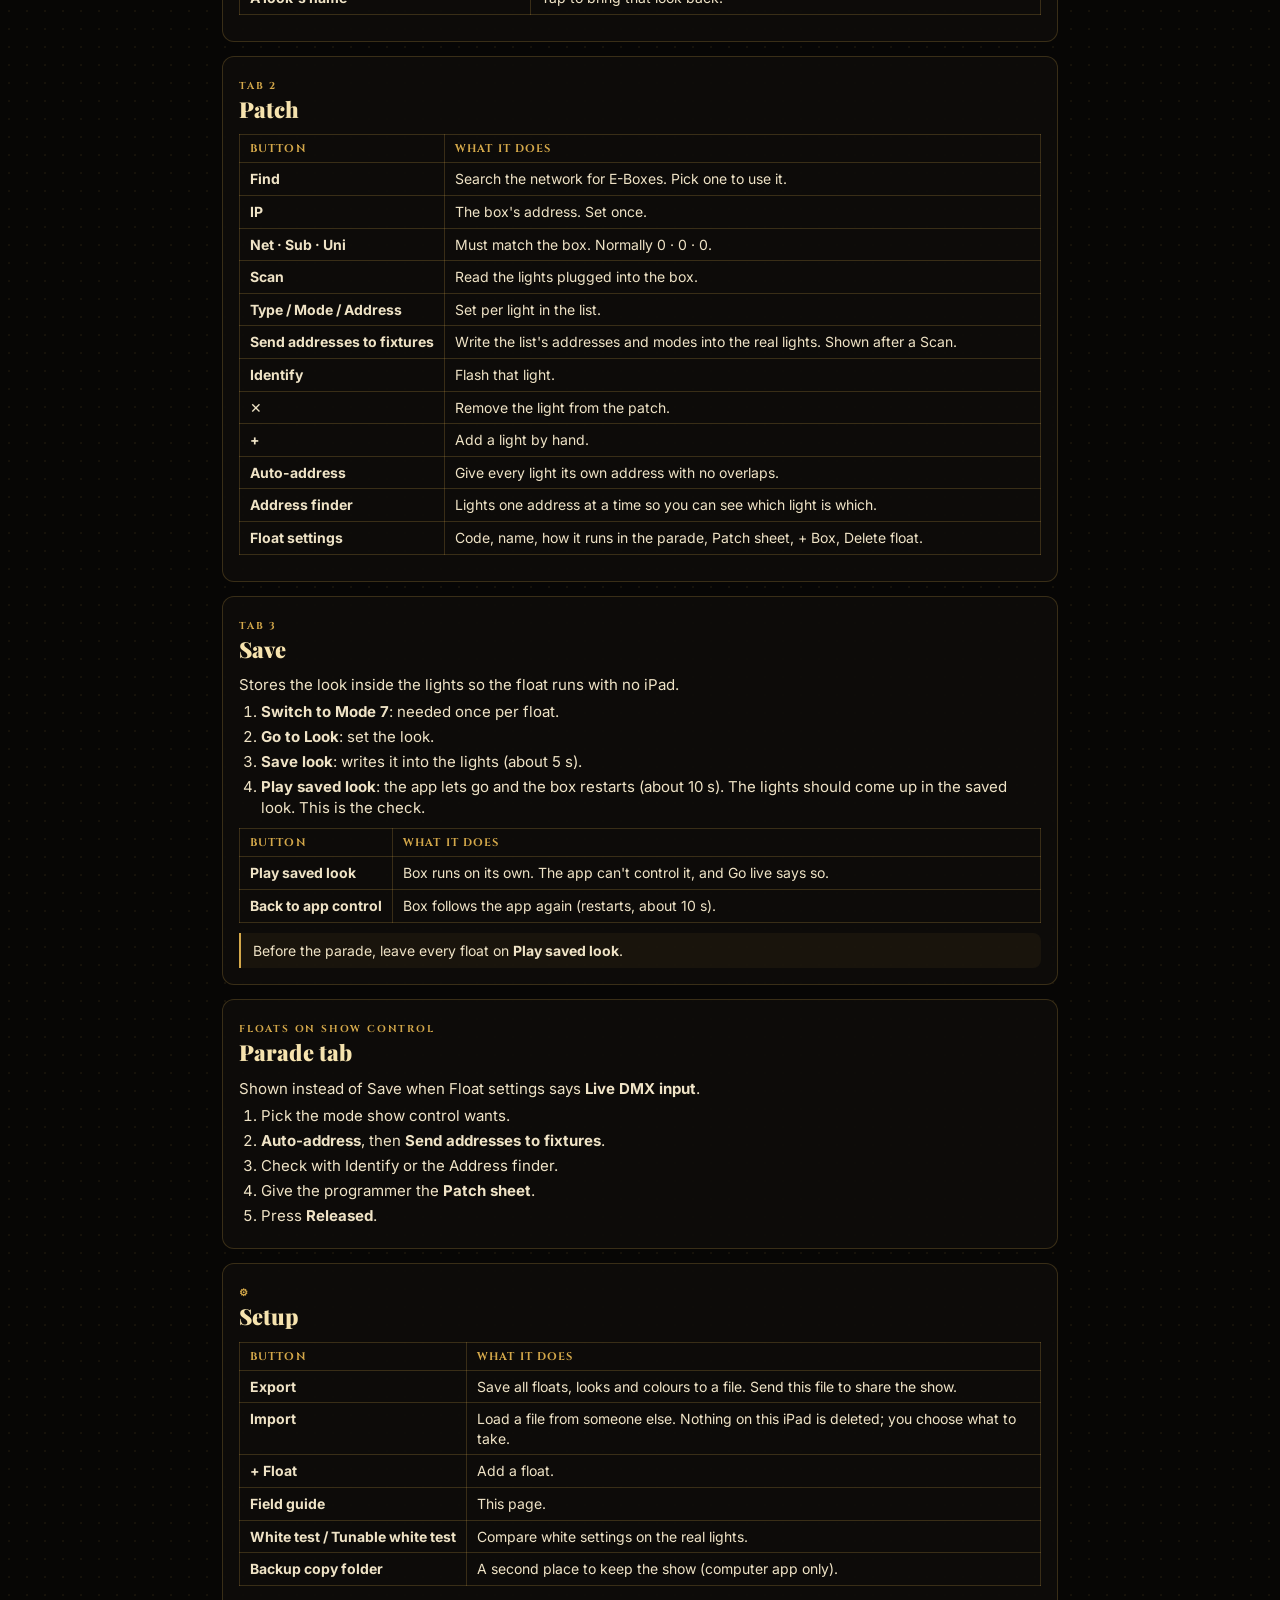
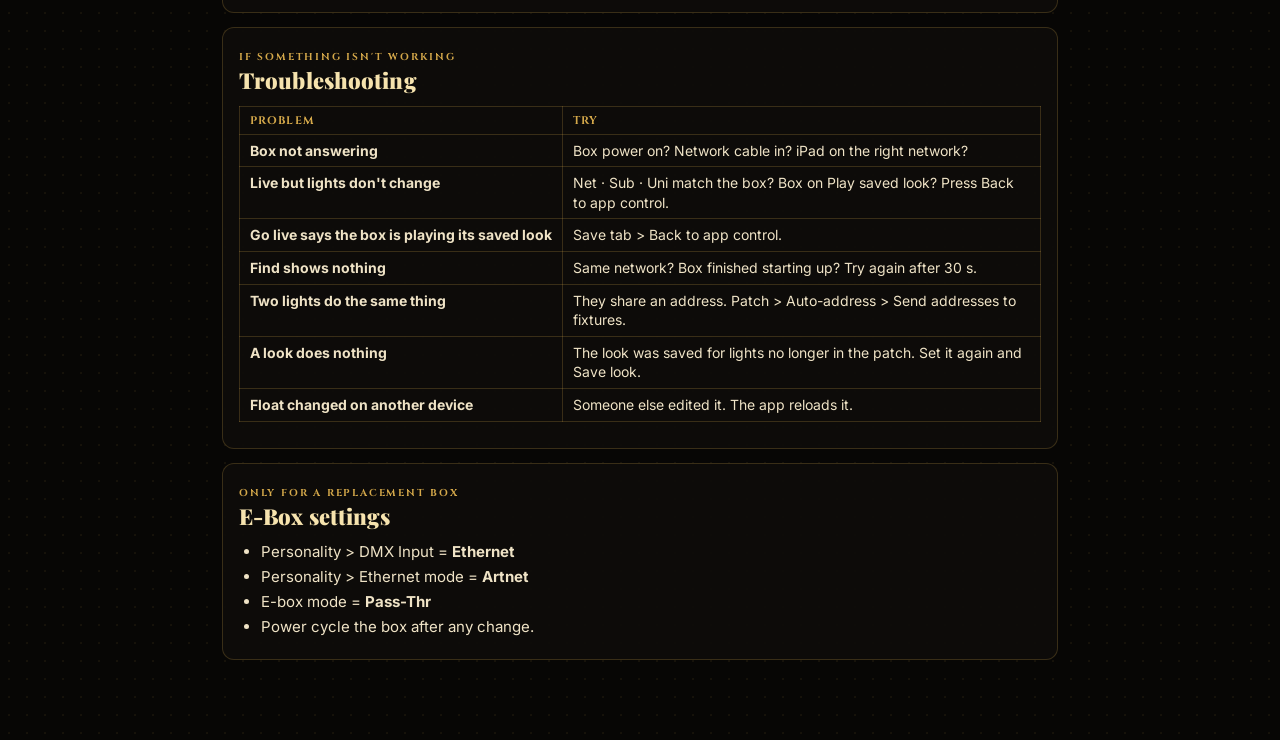
==== commit cc6c1235: "Play saved look releases the app; Go live refuses while a box plays on its own; short client field g" ====
--- a/web/guide.html
+++ b/web/guide.html
@@ -19,9 +19,9 @@
   .card p { margin: 6px 0; }
   .card ul, .card ol.plain { margin: 6px 0; padding-left: 22px; }
   .card ul li, .card ol.plain li { margin: 4px 0; }
-  .pins-table { width: 100%; border-collapse: collapse; margin: 10px 0; font-size: 14px; }
-  .pins-table th, .pins-table td { border: 1px solid var(--line); padding: 6px 10px; text-align: left; }
-  .pins-table th { color: var(--gold); font: 700 11px var(--caps); letter-spacing: .1em; text-transform: uppercase; }
+  .bt { width: 100%; border-collapse: collapse; margin: 10px 0; font-size: 14px; }
+  .bt th, .bt td { border: 1px solid var(--line); padding: 6px 10px; text-align: left; }
+  .bt th { color: var(--gold); font: 700 11px var(--caps); letter-spacing: .1em; text-transform: uppercase; }
   .tt-table { width: 100%; border-collapse: collapse; margin: 10px 0; font-size: 14px; }
   .tt-table th, .tt-table td { border: 1px solid var(--line); padding: 8px 10px; text-align: left; vertical-align: top; }
   .tt-table th { color: var(--gold); font: 700 11px var(--caps); letter-spacing: .1em; text-transform: uppercase; }
@@ -38,10 +38,12 @@
     .note.warn { background: #f2f2f2 !important; border-left-color: #000 !important; }
     .note.bad { background: #f2f2f2 !important; border-left-color: #000 !important; }
     .note.ok { background: #f2f2f2 !important; border-left-color: #666 !important; }
-    .pins-table th, .pins-table td, .tt-table th, .tt-table td { border-color: #999 !important; }
+    .bt th, .bt td, .tt-table th, .tt-table td { border-color: #999 !important; }
     .steps li::before { border-color: #000 !important; color: #000 !important; }
     .guide-wrap { max-width: 100%; padding: 0; }
   }
+  .bt td:first-child { white-space: nowrap; font-weight: 700; width: 1%; }
+  .bt td { vertical-align: top; }
 </style>
 </head>
 <body>
@@ -50,220 +52,146 @@
     <img src="img/logo.png" alt="Jeff Holmes Presents">
     <span class="kicker">Jeff Holmes Presents</span>
     <h1>Field guide</h1>
-    <span class="guide-sub">DMX Scene Builder. Print this page, or keep it open on the iPad.</span>
+    <span class="guide-sub">DMX Scene Builder</span>
   </div>
-
   <div class="print-btn-row">
     <button class="btn gold" onclick="window.print()">Print this guide</button>
   </div>
 
-  <!-- a. What to bring -->
   <div class="card">
-    <span class="kicker small">Before you leave</span>
-    <h2>What to bring</h2>
-    <ul>
-      <li>The Mac, plus its charger</li>
-      <li>The USB-C to Ethernet adapter, always the same one. macOS remembers the IP address for each adapter, so swapping adapters means setting the IP again.</li>
-      <li>The iPad</li>
-      <li>A travel router</li>
-      <li>A normal network (Ethernet) patch cable, plus a spare</li>
-      <li>A small screwdriver, in case you need the box's menu under its cover</li>
-    </ul>
-    <p>Plug the patch cable from the Mac's Ethernet adapter (or the travel router) straight into the E-Box's network port.</p>
-    <p class="muted">On some E-Box versions the display and buttons sit under the top cover.</p>
-    <div class="note bad">Always disconnect mains power before connecting or disconnecting LED modules.</div>
+    <span class="kicker small">Start here</span>
+    <h2>Connect</h2>
+    <ol class="plain">
+      <li>Power the float. Wait about 30 s for the E-Box to start.</li>
+      <li>Put the iPad on the same network as the E-Box.</li>
+      <li>Open DMX Scene Builder.</li>
+      <li>Pick the float at the top.</li>
+      <li>Tap any light control. The app goes live by itself.</li>
+    </ol>
+    <div class="note">First time on a float with no box IP yet: <strong>Patch</strong> tab &gt; <strong>Find</strong> &gt; pick the box. Box IPs don't change, so this is once per float.</div>
+    <div class="note bad">Turn the power off before plugging or unplugging lights.</div>
   </div>
 
-  <!-- b. One-time Mac setup -->
   <div class="card">
-    <span class="kicker small">Do this tonight, before the trip</span>
-    <h2>One-time Mac setup</h2>
-    <ol class="plain">
-      <li>Open System Settings &gt; Network &gt; the USB Ethernet adapter &gt; Details &gt; TCP/IP.</li>
-      <li>Set Configure IPv4 to Manually.</li>
-      <li>IP address 2.0.0.10, Subnet mask 255.0.0.0, Router left blank.</li>
-      <li>Double-click <strong>DMX Scene Builder.command</strong> in the dmx-scene-builder folder.</li>
-      <li>The first time, macOS may ask two questions: whether to allow Terminal on the Local Network, and whether to accept incoming connections. Say Allow to both. (You can check this later at System Settings &gt; Privacy &amp; Security &gt; Local Network &gt; Terminal, make sure it's on.)</li>
-      <li>Test it: on the Mac, open <span class="mono">http://localhost:8080</span> in a browser. You should see DMX Scene Builder.</li>
-    </ol>
-    <p>Also install the free <strong>Robe Toolkit</strong> (from robe.cz) as a backup addressing tool, in case the app can't talk to a fixture directly.</p>
-    <div class="note warn">Quit Robe Toolkit, Luminair, xLights, and any other lighting app before running DMX Scene Builder. Two apps trying to use the same network port (the Art-Net port) will fight each other, and neither will work right.</div>
+    <span class="kicker small">Always on screen</span>
+    <h2>Top bar</h2>
+<table class="bt"><tr><th>Button</th><th>What it does</th></tr>
+<tr><td>Float list</td><td>Pick the float to control.</td></tr>
+<tr><td>Go live</td><td>Take control of the float's lights. Tapping any control does this too.</td></tr>
+<tr><td>Released</td><td>Let go of the lights. The app stops sending.</td></tr>
+<tr><td>Blackout</td><td>All lights on this float off. Tap again to bring them back.</td></tr>
+<tr><td>Set box IP</td><td>Shown when the float has no box yet. Opens Patch.</td></tr>
+<tr><td>⚙</td><td>Setup (see below).</td></tr>
+</table>
+    <p><strong>Status messages</strong></p><table class="bt"><tr><th>Message</th><th>Meaning</th></tr>
+<tr><td>Live · float</td><td>The app is controlling the lights.</td></tr>
+<tr><td>Looking for box…</td><td>Just went live, waiting for the box to answer.</td></tr>
+<tr><td>Box not answering</td><td>Check the box's power and network cable.</td></tr>
+</table>
   </div>
 
-  <!-- c. Connecting at the shop -->
   <div class="card">
-    <span class="kicker small">On site</span>
-    <h2>Connecting at the shop</h2>
-    <p>Recommended setup:</p>
-    <ul>
-      <li>iPad joins the travel router's Wi-Fi</li>
-      <li>Mac also joins the travel router's Wi-Fi</li>
-      <li>Mac's Ethernet port connects by cable to the E-Box</li>
-    </ul>
-    <div class="note">With a travel router (like a GL.iNet), leave the Mac's network adapter on "Using DHCP." The router hands out the address, which may not be 2.x.x.x. The static 2.0.0.10 setting below is only for connecting a cable straight from the Mac to the box, with no router.</div>
-    <p>On the iPad, open Safari and go to the address shown in the DMX Scene Builder window on the Mac, something like <span class="mono">http://jeffs-macbook.local:8080</span> or <span class="mono">http://192.168.x.x:8080</span>.</p>
-    <div class="note warn">Turn off "client isolation" (sometimes called "AP isolation") on the travel router's settings. If it's on, devices on the router can't see each other, and the iPad won't be able to reach the Mac.</div>
-    <p>In Safari, tap the share icon and choose "Add to Home Screen." That gives you an icon that opens DMX Scene Builder full screen, like an app.</p>
-    <div class="note">If the computer has more than one active network connection (Wi-Fi and Ethernet, say), open <strong>Setup</strong> and pick which one to search on, under "Network adapter." If Find can't reach the box, this is usually why.</div>
-    <h3>Fallback: no network needed</h3>
-    <p>If the network setup is giving trouble, use <strong>Sidecar</strong> instead: the iPad becomes a second screen for the Mac, over its own cable or Wi-Fi connection to the Mac, with no router involved at all.</p>
+    <span class="kicker small">Tab 1</span>
+    <h2>Look</h2>
+<table class="bt"><tr><th>Button</th><th>What it does</th></tr>
+<tr><td>Tap a light</td><td>Select it. Tap more to select several. Tap again to drop one.</td></tr>
+<tr><td>All / Tunable white / RGB + White / None</td><td>Select by type.</td></tr>
+<tr><td>Brightness</td><td>Off, 25, 50, 75, 80 or 100%.</td></tr>
+<tr><td>White</td><td>Colour temperature presets, or the slider.</td></tr>
+<tr><td>Color</td><td>Colour picker (RGB lights only).</td></tr>
+<tr><td>Output: Even / Max output</td><td>Tunable white in Mode 7 only. Even keeps all temperatures equally bright. Max output is brighter at 4000K.</td></tr>
+<tr><td>+ Save this color</td><td>Keep the current colour as a button. Saved colours show on every float.</td></tr>
+<tr><td>Saved colors</td><td>Tap one to apply it to the selected lights.</td></tr>
+<tr><td>Identify</td><td>Flash the selected light.</td></tr>
+<tr><td>Save look</td><td>Keep the whole float's look in the app, by name.</td></tr>
+<tr><td>A look's name</td><td>Tap to bring that look back.</td></tr>
+</table>
   </div>
 
-  <!-- d. E-Box settings -->
   <div class="card">
-    <span class="kicker small">Box menu</span>
-    <h2>E-Box settings</h2>
-    <div class="note">Settings only take effect after a power cycle. Turn the box off, then back on, after changing anything below.</div>
-    <ul>
-      <li><strong>Personality &gt; DMX Input</strong> = Ethernet</li>
-      <li><strong>Personality &gt; Ethernet Settings &gt; Ethernet mode</strong> = Artnet</li>
-      <li><strong>Art-Net Settings &gt; Net / Sub-Net / Universe</strong>, default is 0 / 0 / 0. Match these numbers in the app.</li>
-    </ul>
-    <p><strong>E-box mode:</strong> the Calumma XS modules usually run in <strong>Pass-Thr</strong> (pass through), where each module has its own DMX address.</p>
-    <p><strong>Info &gt; IP Addr</strong> shows the box's own IP address (factory default starts with 2, and is generated from the box's hardware ID).</p>
-    <h3>REAP (the box's built-in web page)</h3>
-    <p>Open <span class="mono">http://&lt;box IP&gt;</span> in a browser. Login is <span class="mono">robe</span> / <span class="mono">2479</span>.</p>
-    <ul>
-      <li>The Devices screen has a "Discover devices" button that lists the modules plugged in.</li>
-      <li>From there you can change a module's address and DMX preset (mode), and press Start identify to make one module flash.</li>
-    </ul>
-    <div class="note warn">DMX Hold (holding the last look when data stops) is not available in Pass-Thr mode.</div>
+    <span class="kicker small">Tab 2</span>
+    <h2>Patch</h2>
+<table class="bt"><tr><th>Button</th><th>What it does</th></tr>
+<tr><td>Find</td><td>Search the network for E-Boxes. Pick one to use it.</td></tr>
+<tr><td>IP</td><td>The box's address. Set once.</td></tr>
+<tr><td>Net · Sub · Uni</td><td>Must match the box. Normally 0 · 0 · 0.</td></tr>
+<tr><td>Scan</td><td>Read the lights plugged into the box.</td></tr>
+<tr><td>Type / Mode / Address</td><td>Set per light in the list.</td></tr>
+<tr><td>Send addresses to fixtures</td><td>Write the list's addresses and modes into the real lights. Shown after a Scan.</td></tr>
+<tr><td>Identify</td><td>Flash that light.</td></tr>
+<tr><td>✕</td><td>Remove the light from the patch.</td></tr>
+<tr><td>+</td><td>Add a light by hand.</td></tr>
+<tr><td>Auto-address</td><td>Give every light its own address with no overlaps.</td></tr>
+<tr><td>Address finder</td><td>Lights one address at a time so you can see which light is which.</td></tr>
+<tr><td>Float settings</td><td>Code, name, how it runs in the parade, Patch sheet, + Box, Delete float.</td></tr>
+</table>
   </div>
 
-  <!-- e. Daily workflow -->
   <div class="card">
-    <span class="kicker small">Every float, every day</span>
-    <h2>Daily workflow in the app</h2>
-    <ol class="steps">
-      <li>Pick the float in the list on the left.</li>
-      <li>Go to the <strong>Patch</strong> tab.</li>
-      <li>Press <strong>Find boxes on network</strong>, then press <strong>Use for E-Box A</strong> (or B) on the box that answers.</li>
-      <li>Press <strong>Scan fixtures (RDM)</strong>.</li>
-      <li>Scan matches each light to your patch by address. A ✓ in the Light column means the real light matches. Use <strong>Identify</strong> to flash one.</li>
-      <li>A light Scan can't match shows under the list: Identify it, then pick which fixture it is.</li>
-      <li>If addresses clash, press <strong>Auto-address</strong>, then <strong>Send patch addresses to fixtures</strong>.</li>
-      <li>Press <strong>Go live on this float</strong>.</li>
-      <li>Go to the <strong>Look</strong> tab. Tap individual lights, or use All / Tunable white / RGB + White, then set Brightness, Colour temperature, or Colour.</li>
-      <li>Press <strong>Save current look</strong> (it's stored on the Mac, per float).</li>
-    </ol>
-    <div class="note">
-      <strong>Multi-select:</strong> tap as many lights as you like. Every selected light changes together when you set Brightness, Colour temperature, or Colour. Tap a selected light again to drop it from the selection.
-    </div>
-    <div class="note">
-      After a Scan, each fixture row has a <strong>⋯</strong> button. It shows that fixture's own maker settings (like Terminator active) and lets you change them.
-    </div>
-    <div class="note warn">
-      If Scan says the box didn't answer RDM: open REAP, or use Robe Toolkit, to set addresses and modes there instead. Type the same values into the Fixtures table in the app, then use the <strong>Address finder</strong> to confirm each one. It lights one fixture-sized block of channels at a time, so watch the float and note which light comes on.
-    </div>
+    <span class="kicker small">Tab 3</span>
+    <h2>Save</h2>
+    <p>Stores the look inside the lights so the float runs with no iPad.</p>
+    <ol class="plain">
+      <li><strong>Switch to Mode 7</strong>: needed once per float.</li>
+      <li><strong>Go to Look</strong>: set the look.</li>
+      <li><strong>Save look</strong>: writes it into the lights (about 5 s).</li>
+      <li><strong>Play saved look</strong>: the app lets go and the box restarts (about 10 s). The lights should come up in the saved look. This is the check.</li>
+    </ol><table class="bt"><tr><th>Button</th><th>What it does</th></tr>
+<tr><td>Play saved look</td><td>Box runs on its own. The app can't control it, and Go live says so.</td></tr>
+<tr><td>Back to app control</td><td>Box follows the app again (restarts, about 10 s).</td></tr>
+</table>
+    <div class="note">Before the parade, leave every float on <strong>Play saved look</strong>.</div>
   </div>
 
-  <!-- e2. Saved colors -->
   <div class="card">
-    <span class="kicker small">Look tab</span>
-    <h2>Saved colors</h2>
-    <p>In the <strong>Look</strong> tab, select a light and press <strong>+ Save this color</strong>. You can also save its brightness at the same time. Saved colors appear on every float, not just the one you saved it from.</p>
-    <p>To use one: select any lights first (tap one, tap several, or use All / Tunable white / RGB + White), then tap a saved color to apply it to all of them at once.</p>
-    <p class="muted">RGB colors skip tunable white lights, since they can't show color. White colors work on both RGB and tunable white lights.</p>
+    <span class="kicker small">Floats on show control</span>
+    <h2>Parade tab</h2>
+    <p>Shown instead of Save when Float settings says <strong>Live DMX input</strong>.</p>
+    <ol class="plain">
+      <li>Pick the mode show control wants.</li>
+      <li><strong>Auto-address</strong>, then <strong>Send addresses to fixtures</strong>.</li>
+      <li>Check with Identify or the Address finder.</li>
+      <li>Give the programmer the <strong>Patch sheet</strong>.</li>
+      <li>Press <strong>Released</strong>.</li>
+    </ol>
   </div>
 
-  <!-- f. Stand-alone save -->
   <div class="card">
-    <span class="kicker small">Making the float run on its own</span>
-    <h2>Stand-alone save</h2>
-    <p>The <strong>Save to fixtures</strong> tab has two ways to make a float hold its look with nothing connected. Try option 1 first.</p>
-
-    <h3>Option 1: Save by RDM</h3>
-    <p>Works in any mode, including tunable white. No Scan needed: it finds every fixture on the box by itself.</p>
-    <ol class="plain">
-      <li>Go to the <strong>Save to fixtures</strong> tab.</li>
-      <li>With the float live and showing the look you want, press <strong>Save look</strong> on the Save tab.</li>
-      <li>The app sets each fixture's own manufacturer setting called <strong>Init position LEDs</strong> to 1. It finds that setting by name in the fixture's own settings list. This keeps the current look as the fixture's power-on look.</li>
-      <li>Check it: press <strong>Release</strong>. If the look holds, you're done.</li>
-      <li>If it doesn't hold: on the box, set <strong>Personality &gt; Output Data</strong> to Disabled and power cycle the box, then check again.</li>
-    </ol>
-
-    <h3>Option 2: Save with Mode 7</h3>
-    <p>Only <strong>Mode 7</strong> (15 channels) has this save command, and it's documented for the RGB + White fixtures. Steps:</p>
-    <ol class="plain">
-      <li>Go to the <strong>Save to fixtures</strong> tab.</li>
-      <li>Switch the fixtures to Mode 7 (this re-addresses the box; the status pill shows "Re-addressing, output at zero" while it happens).</li>
-      <li>Set the look.</li>
-      <li>Press <strong>Save look into fixture(s)</strong>. This holds the save command for about 5 seconds.</li>
-      <li>Press <strong>Check what's saved</strong>. The live look goes dark, and the fixtures show their stored look for 6 seconds.</li>
-      <li>On the box: <strong>Personality &gt; Output Data</strong> = Disabled (or the same thing in REAP's Personality screen, then press the red Reset now).</li>
-      <li>Power cycle the box.</li>
-      <li>The lights should come up in the saved look, with nothing connected.</li>
-    </ol>
-    <div class="note">To undo: set Output Data back to Enabled and power cycle again.</div>
-    <div class="note bad">Never leave a "Special function" value parked partway through. The app handles the timing for you, so just use the button.</div>
+    <span class="kicker small">⚙</span>
+    <h2>Setup</h2>
+<table class="bt"><tr><th>Button</th><th>What it does</th></tr>
+<tr><td>Export</td><td>Save all floats, looks and colours to a file. Send this file to share the show.</td></tr>
+<tr><td>Import</td><td>Load a file from someone else. Nothing on this iPad is deleted; you choose what to take.</td></tr>
+<tr><td>+ Float</td><td>Add a float.</td></tr>
+<tr><td>Field guide</td><td>This page.</td></tr>
+<tr><td>White test / Tunable white test</td><td>Compare white settings on the real lights.</td></tr>
+<tr><td>Backup copy folder</td><td>A second place to keep the show (computer app only).</td></tr>
+</table>
   </div>
 
-  <!-- g. Tunable white warning -->
-  <div class="card">
-    <span class="kicker small">Read this before day one</span>
-    <h2>Tunable white warning</h2>
-    <div class="note warn">
-      <strong>Option 1, save by RDM, is the likely path for tunable white fixtures.</strong> The Calumma chart only lists Modes 11, 12, and 13 for tunable white, and none of them has a save channel the way Mode 7 does, but the RDM save does not depend on mode.
-    </div>
-    <p><strong>Day one plan:</strong></p>
-    <ol class="plain">
-      <li>Scan a tunable white fixture, then open <strong>Patch &gt; Scan &gt; Settings</strong> on that fixture and look for "Init position LEDs".</li>
-      <li>If it's there, use <strong>Save look</strong> on the Save tab.</li>
-      <li>If a fixture has no "Init position" setting, the app's Settings list shows whatever it does offer instead. In that case, fall back to: putting a small DMX or Art-Net playback unit on the float to hold the look, or asking Anolis or Robe support how tunable white modules store a power-on look.</li>
-    </ol>
-    <p>Draft question for support, ready to copy and send:</p>
-    <div class="note">
-      "We have Anolis Calumma tunable-white modules on Anolis E-Box Remote boxes, run in Pass-Thr mode. We need each float to power on showing a fixed look, with no console connected. The DMX chart shows Modes 11/12/13 for tunable white with no 'save to fixture' channel, unlike Mode 7 on the RGBW modules. Is there a way for a tunable-white module to store and recall a look at power-on, and if so, what mode and channel sequence does it need? Specifically, how do we store a power-on look on a tunable-white Calumma module using RDM, and which manufacturer setting controls it?"
-    </div>
-  </div>
-
-  <!-- g2. Live DMX floats -->
-  <div class="card">
-    <span class="kicker small">Some floats are different</span>
-    <h2>Live DMX floats</h2>
-    <p>A float set to <strong>On live DMX input</strong> (Patch &gt; Float details) does not run stand-alone. It takes live DMX from show control during the parade. Its last tab is called <strong>Parade</strong>.</p>
-    <ol class="plain">
-      <li>Every Calumma needs its own address.</li>
-      <li>Pick the mode the show-control programmer wants (Mode 11 = 3 channels per tunable white fixture).</li>
-      <li>Scan, then check each light with Identify.</li>
-      <li>Press <strong>Auto-address</strong>, then <strong>Send addresses to fixtures</strong> at the bottom of the Fixtures list.</li>
-      <li>Check the result with Flash or the Address finder.</li>
-      <li>Print the patch sheet for the programmer.</li>
-      <li>On the box: leave <strong>Output Data</strong> Enabled. Set <strong>DMX Input</strong> to Wired DMX if show control arrives on a DMX cable, or keep it on Ethernet and match Net / Sub-Net / Universe if it arrives over the network.</li>
-      <li>Power cycle the box.</li>
-      <li>Press <strong>Release</strong>.</li>
-    </ol>
-    <div class="note">Any float can be switched between "On its own" and "On live DMX input" in <strong>Patch &gt; Float details</strong>.</div>
-  </div>
-
-  <!-- h. Troubleshooting -->
   <div class="card">
     <span class="kicker small">If something isn't working</span>
     <h2>Troubleshooting</h2>
-    <table class="tt-table">
-      <tr><th>Problem</th><th>Check</th></tr>
-      <tr><td>Nothing found</td><td>The cable is seated in the box's network port; the computer and box are on the same network (Setup shows the computer's address); the box's DMX Input is set to Ethernet and it's been power-cycled since; the box's IP shown in its Info menu.</td></tr>
-      <tr><td>More than one network is active (Wi-Fi and Ethernet, or two adapters)</td><td>Setup &gt; Network adapter: pick the one connected to the box instead of Automatic.</td></tr>
-      <tr><td>Found the box but lights don't respond</td><td>Net / Sub-Net / Universe mismatch between the box and the app; the box wasn't power-cycled after a settings change; the float isn't live; the Release button was pressed.</td></tr>
-      <tr><td>"Port busy" shown in the status pill</td><td>Another lighting app is open. Quit it, then restart DMX Scene Builder.</td></tr>
-      <tr><td>iPad can't load the page</td><td>Is it on the same Wi-Fi as the Mac? Is client isolation off on the router? Use the exact address shown in the DMX Scene Builder window. If nothing works, fall back to Sidecar.</td></tr>
-      <tr><td>Scan says no RDM reply</td><td>Use REAP or Robe Toolkit to set addresses directly, then confirm with the Address finder.</td></tr>
-      <tr><td>Two fixtures do the same thing</td><td>They share a DMX address. Use Auto-address then Send patch addresses to fixtures, or fix it directly in REAP.</td></tr>
-      <tr><td>Colour temperature slider does nothing on an RGB fixture</td><td>Modes 1, 2, and 5 have no colour temperature channel. Switch that fixture to Mode 3, 4, 6, or 7.</td></tr>
-      <tr><td>Status says "Address finder running" and the float is dark</td><td>Stop it on the Patch tab.</td></tr>
-      <tr><td>"This float was changed on another device"</td><td>The app reloads it. This happens if the Mac and iPad both edit the same float.</td></tr>
-    </table>
+<table class="bt"><tr><th>Problem</th><th>Try</th></tr>
+<tr><td>Box not answering</td><td>Box power on? Network cable in? iPad on the right network?</td></tr>
+<tr><td>Live but lights don't change</td><td>Net · Sub · Uni match the box? Box on Play saved look? Press Back to app control.</td></tr>
+<tr><td>Go live says the box is playing its saved look</td><td>Save tab &gt; Back to app control.</td></tr>
+<tr><td>Find shows nothing</td><td>Same network? Box finished starting up? Try again after 30 s.</td></tr>
+<tr><td>Two lights do the same thing</td><td>They share an address. Patch &gt; Auto-address &gt; Send addresses to fixtures.</td></tr>
+<tr><td>A look does nothing</td><td>The look was saved for lights no longer in the patch. Set it again and Save look.</td></tr>
+<tr><td>Float changed on another device</td><td>Someone else edited it. The app reloads it.</td></tr>
+</table>
   </div>
 
-  <!-- i. Where things are saved -->
   <div class="card">
-    <span class="kicker small">Data</span>
-    <h2>Where things are saved</h2>
-    <p>Everything lives on the Mac at:</p>
-    <p class="mono">~/Library/Application Support/DMXSceneBuilder/project.json</p>
-    <p>with a backup made every minute in the backups folder next to it.</p>
-    <p>Use <strong>Setup &gt; Export project</strong> to copy a fresh backup to Dropbox.</p>
-    <p class="muted">A new install starts with made-up demo floats. Load your own show with <strong>Setup &gt; Import project</strong>. Show data stays on the Mac and is never part of the app's code.</p>
+    <span class="kicker small">Only for a replacement box</span>
+    <h2>E-Box settings</h2>
+    <ul>
+      <li>Personality &gt; DMX Input = <strong>Ethernet</strong></li>
+      <li>Personality &gt; Ethernet mode = <strong>Artnet</strong></li>
+      <li>E-box mode = <strong>Pass-Thr</strong></li>
+      <li>Power cycle the box after any change.</li>
+    </ul>
   </div>
 </div>
 </body>
--- a/web/app.css
+++ b/web/app.css
@@ -268,3 +268,8 @@
 .big-result { font: 700 18px var(--sans); color: var(--champagne); margin-top: 14px; }
 .hint { color: var(--muted); font-size: 13px; margin: 8px 0 0; }
 @media (max-width: 700px) { .topbar .logo { display: none; } .float-pick { max-width: 60vw; font-size: 17px; } }
+
+.addr-line { position: fixed; right: 12px; bottom: max(8px, env(safe-area-inset-bottom)); z-index: 30; pointer-events: none;
+  font: 12px ui-monospace, Menlo, monospace; color: var(--muted); background: rgba(7,6,5,.85);
+  border: 1px solid var(--line); border-radius: 8px; padding: 4px 8px; }
+.addr-line b { color: var(--champagne); font-weight: 600; }
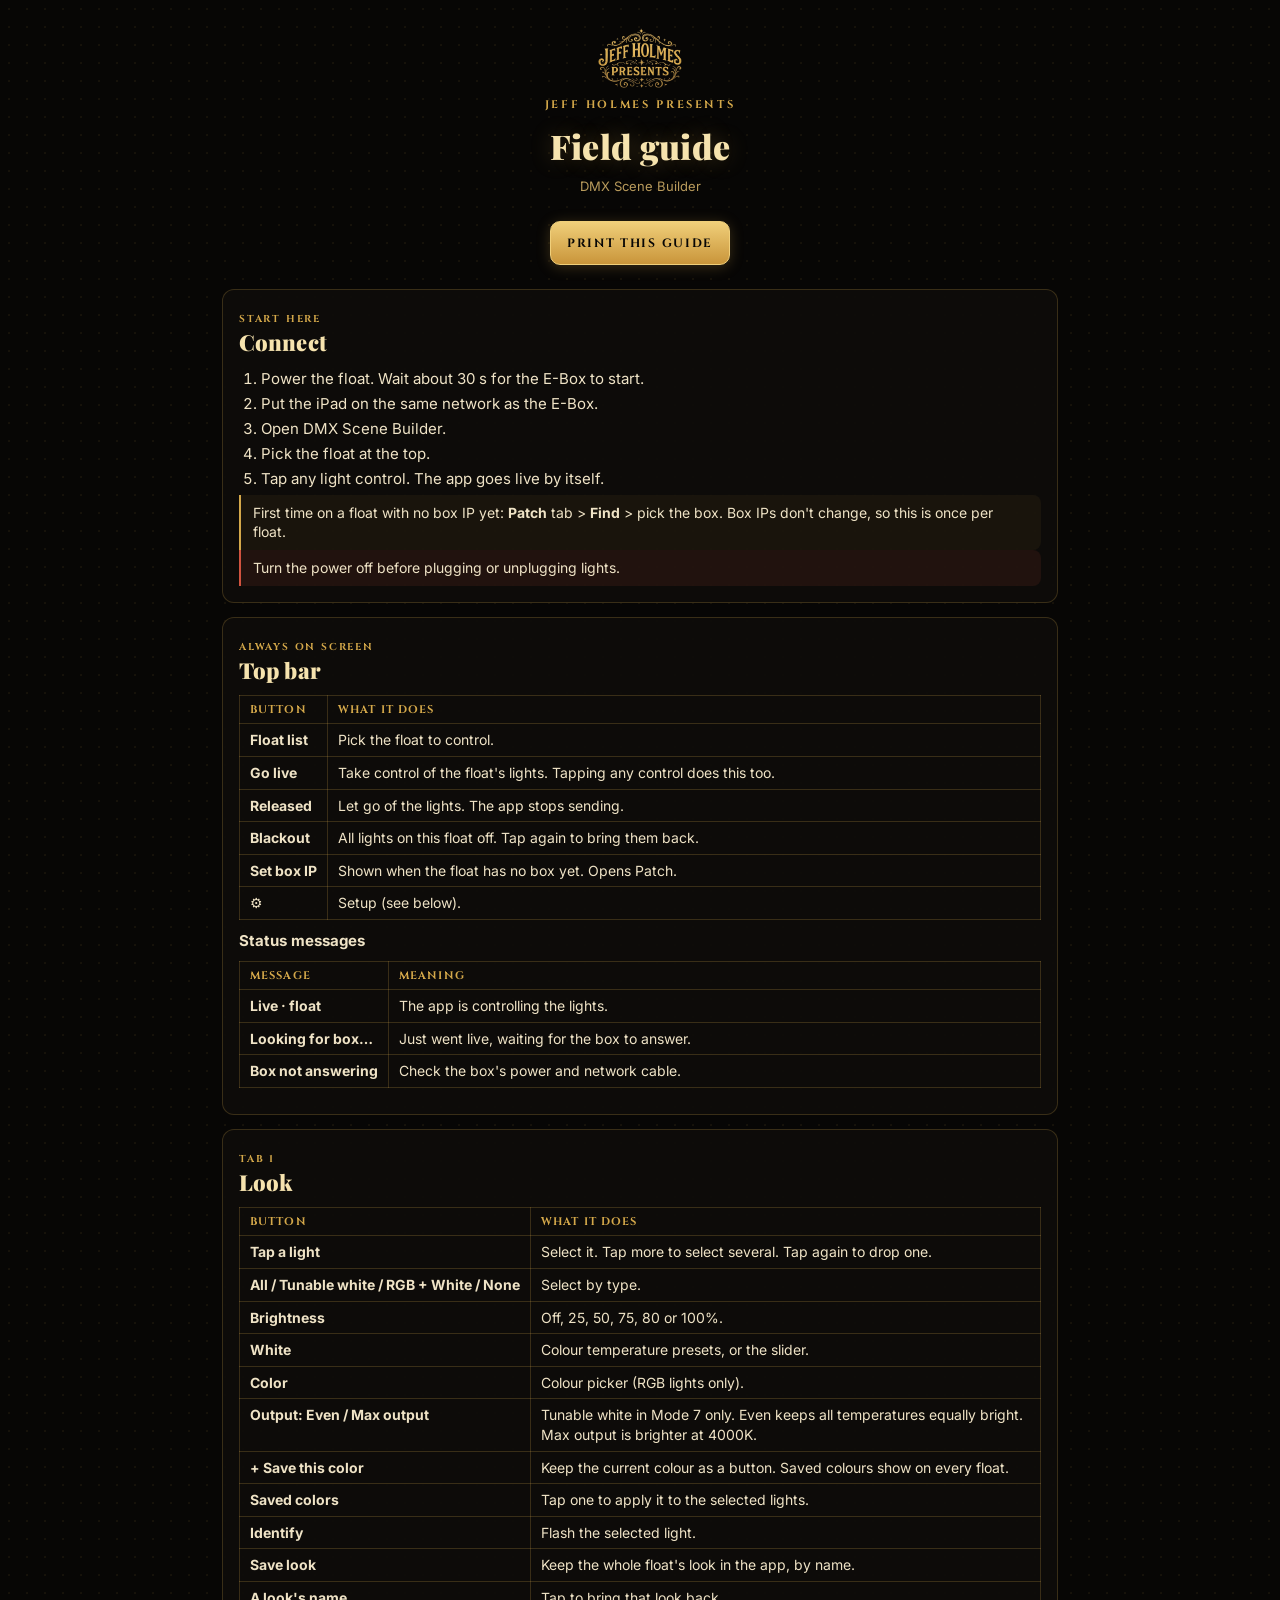
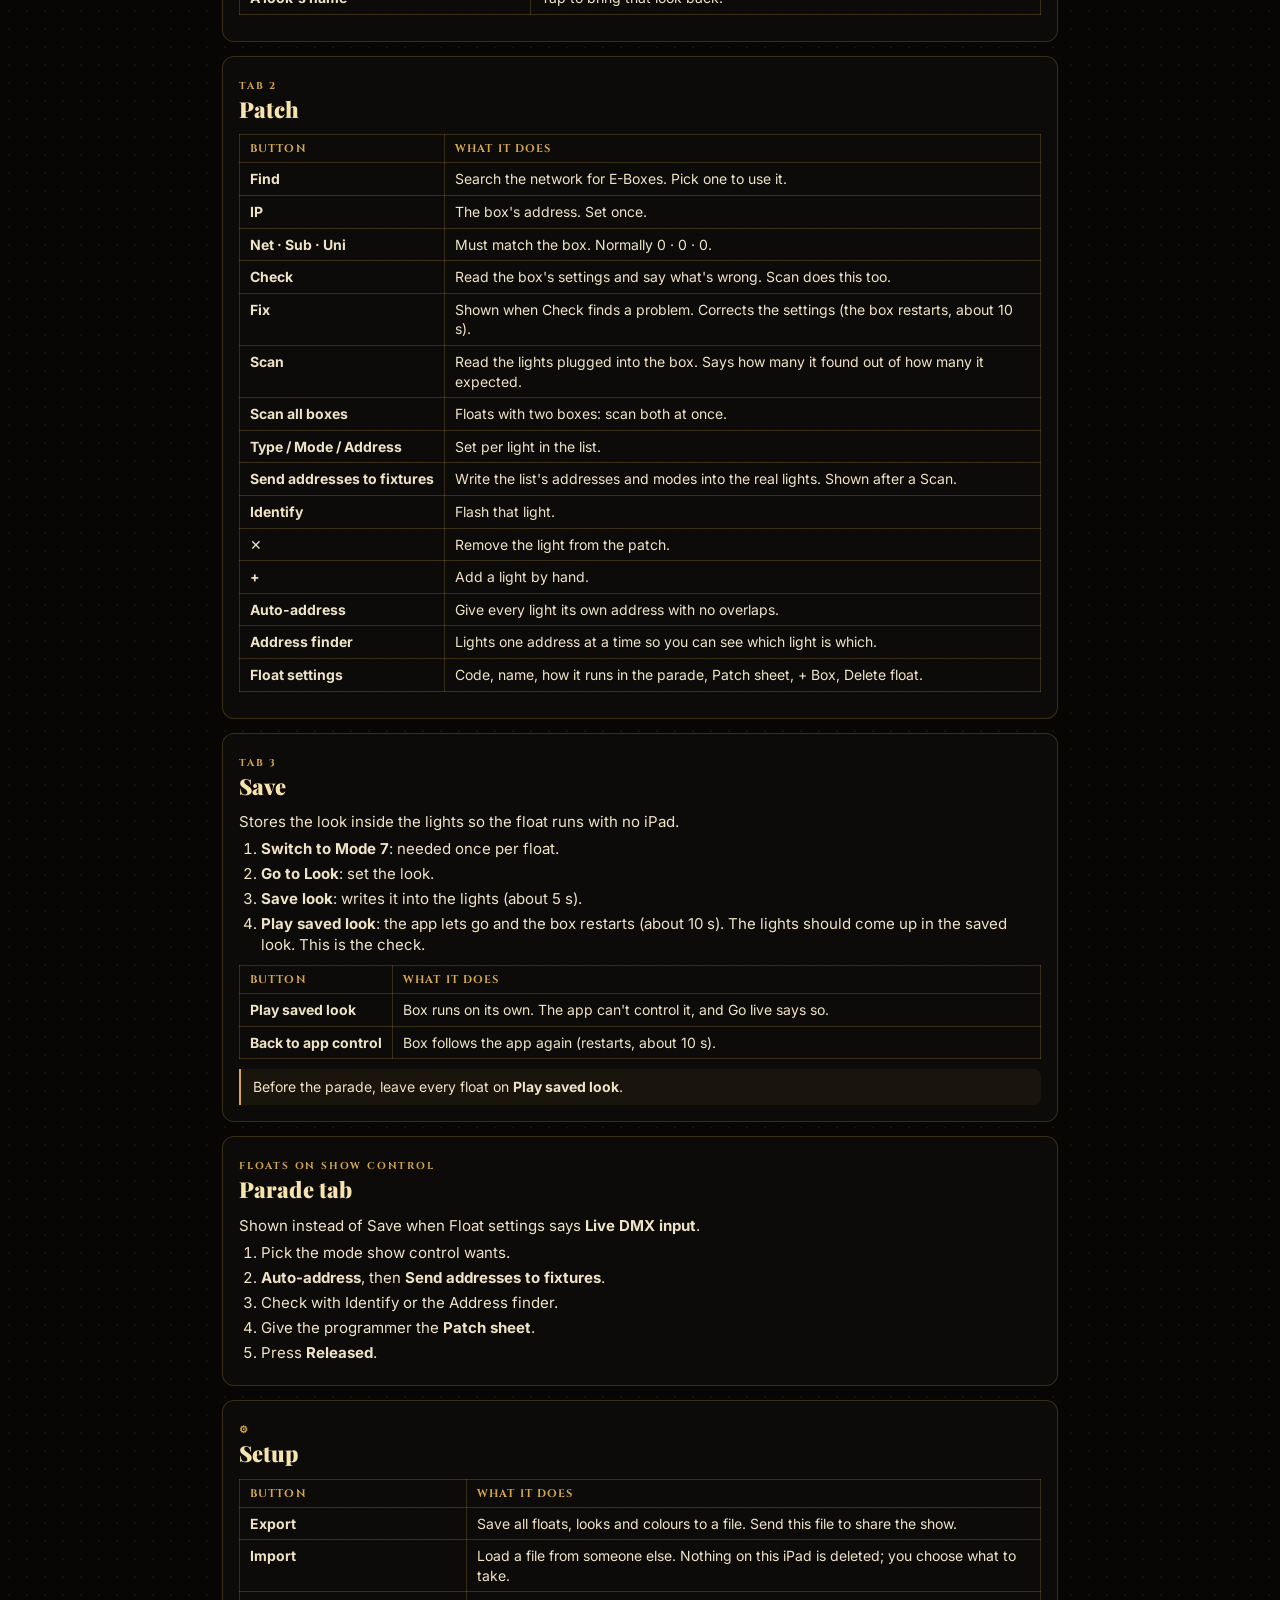
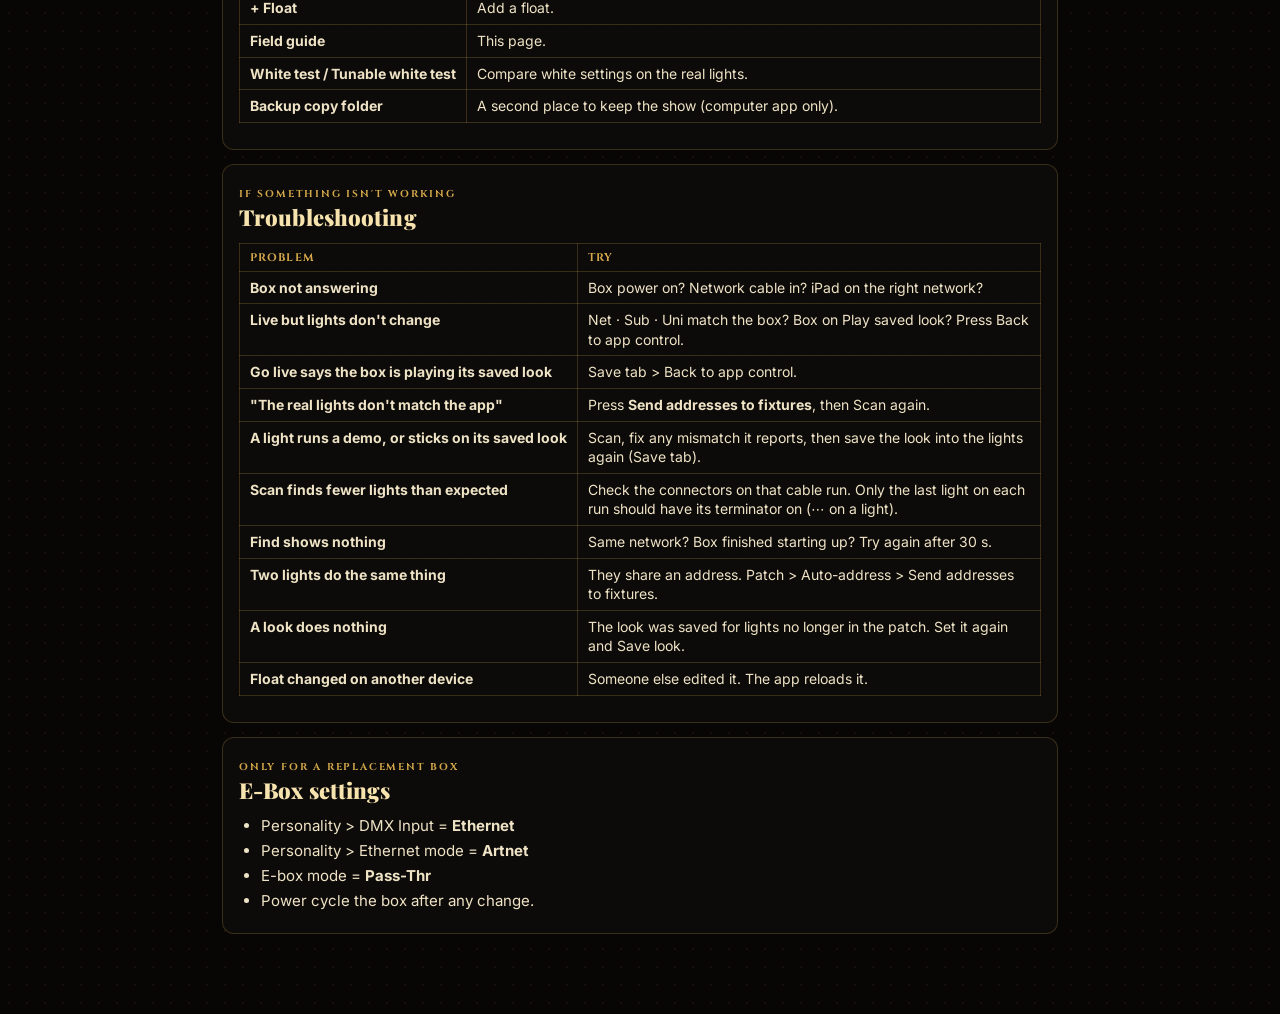
==== commit c03f81d6: "Box check with Fix, scan all boxes at once, real-light mismatch warning, hold misaddressed lights' c" ====
--- a/web/guide.html
+++ b/web/guide.html
@@ -115,7 +115,10 @@
 <tr><td>Find</td><td>Search the network for E-Boxes. Pick one to use it.</td></tr>
 <tr><td>IP</td><td>The box's address. Set once.</td></tr>
 <tr><td>Net · Sub · Uni</td><td>Must match the box. Normally 0 · 0 · 0.</td></tr>
-<tr><td>Scan</td><td>Read the lights plugged into the box.</td></tr>
+<tr><td>Check</td><td>Read the box's settings and say what's wrong. Scan does this too.</td></tr>
+<tr><td>Fix</td><td>Shown when Check finds a problem. Corrects the settings (the box restarts, about 10 s).</td></tr>
+<tr><td>Scan</td><td>Read the lights plugged into the box. Says how many it found out of how many it expected.</td></tr>
+<tr><td>Scan all boxes</td><td>Floats with two boxes: scan both at once.</td></tr>
 <tr><td>Type / Mode / Address</td><td>Set per light in the list.</td></tr>
 <tr><td>Send addresses to fixtures</td><td>Write the list's addresses and modes into the real lights. Shown after a Scan.</td></tr>
 <tr><td>Identify</td><td>Flash that light.</td></tr>
@@ -176,6 +179,9 @@
 <tr><td>Box not answering</td><td>Box power on? Network cable in? iPad on the right network?</td></tr>
 <tr><td>Live but lights don't change</td><td>Net · Sub · Uni match the box? Box on Play saved look? Press Back to app control.</td></tr>
 <tr><td>Go live says the box is playing its saved look</td><td>Save tab &gt; Back to app control.</td></tr>
+<tr><td>"The real lights don't match the app"</td><td>Press <strong>Send addresses to fixtures</strong>, then Scan again.</td></tr>
+<tr><td>A light runs a demo, or sticks on its saved look</td><td>Scan, fix any mismatch it reports, then save the look into the lights again (Save tab).</td></tr>
+<tr><td>Scan finds fewer lights than expected</td><td>Check the connectors on that cable run. Only the last light on each run should have its terminator on (⋯ on a light).</td></tr>
 <tr><td>Find shows nothing</td><td>Same network? Box finished starting up? Try again after 30 s.</td></tr>
 <tr><td>Two lights do the same thing</td><td>They share an address. Patch &gt; Auto-address &gt; Send addresses to fixtures.</td></tr>
 <tr><td>A look does nothing</td><td>The look was saved for lights no longer in the patch. Set it again and Save look.</td></tr>
